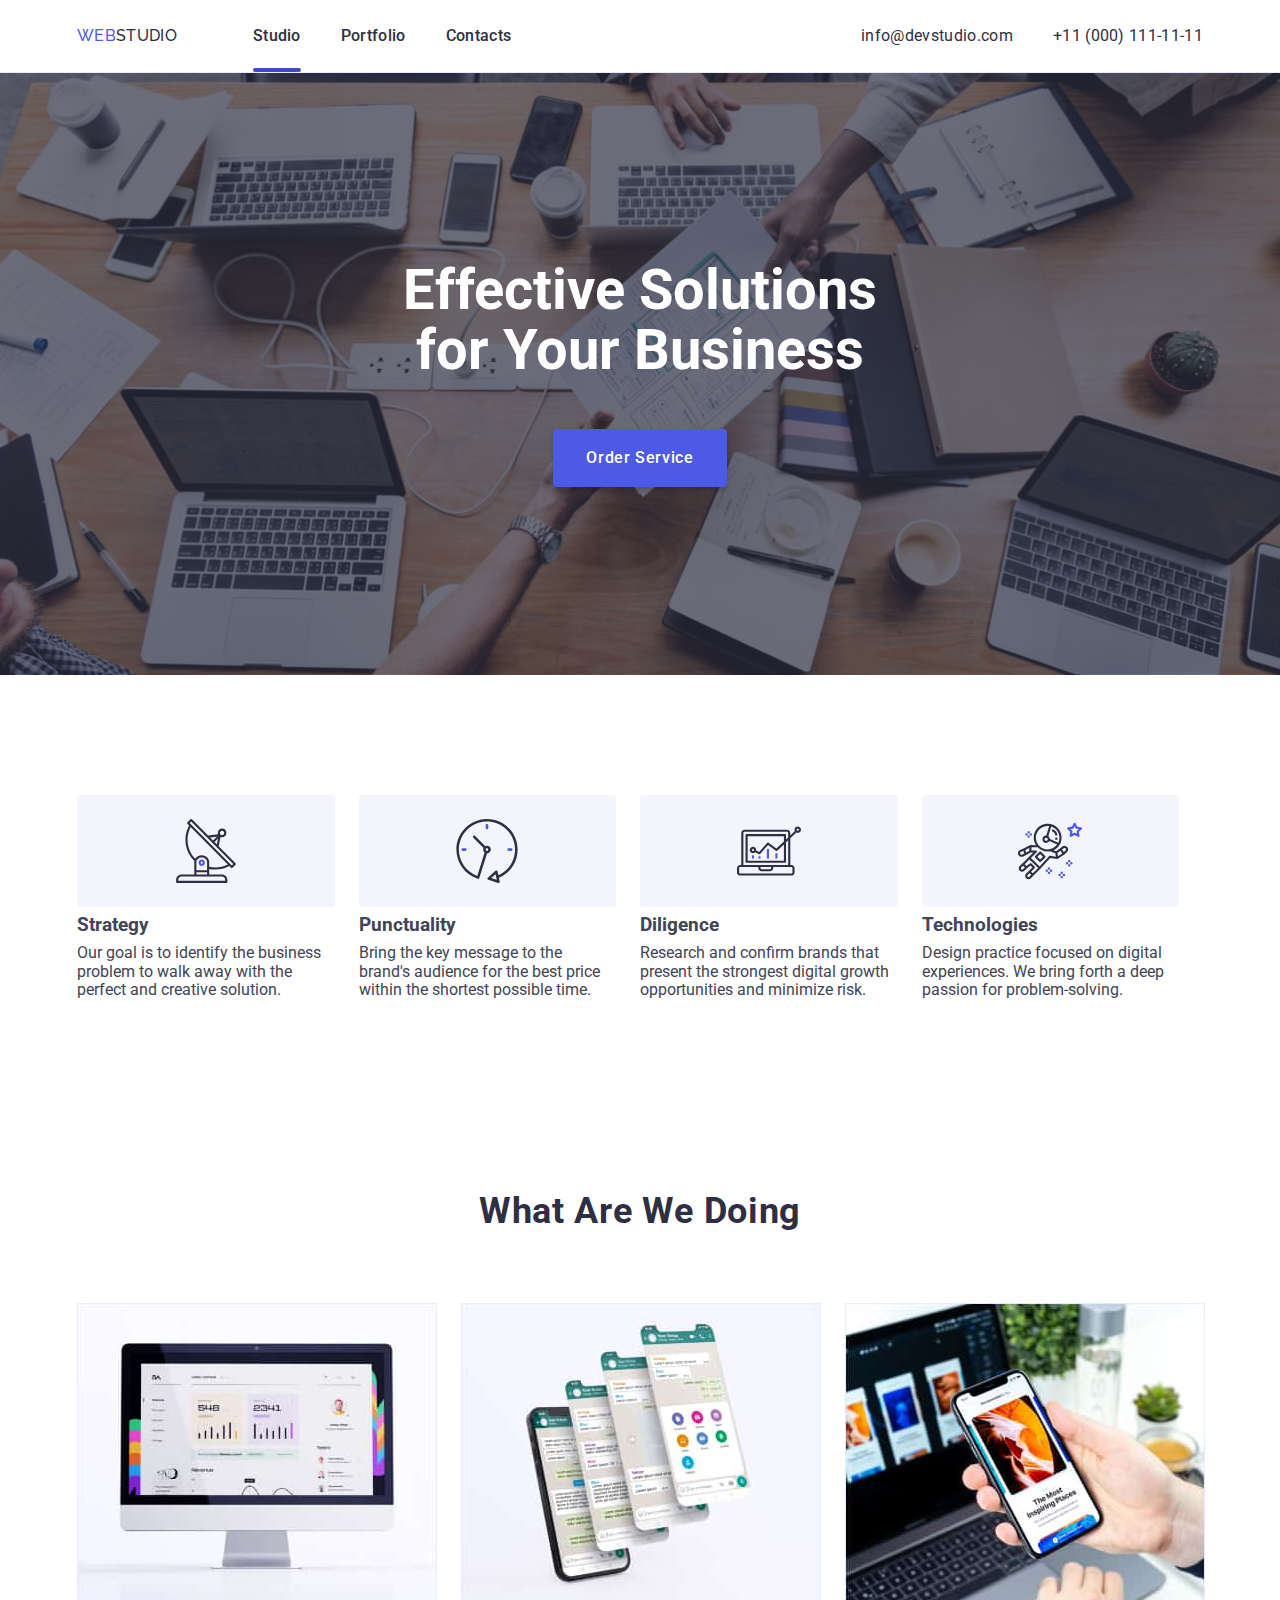
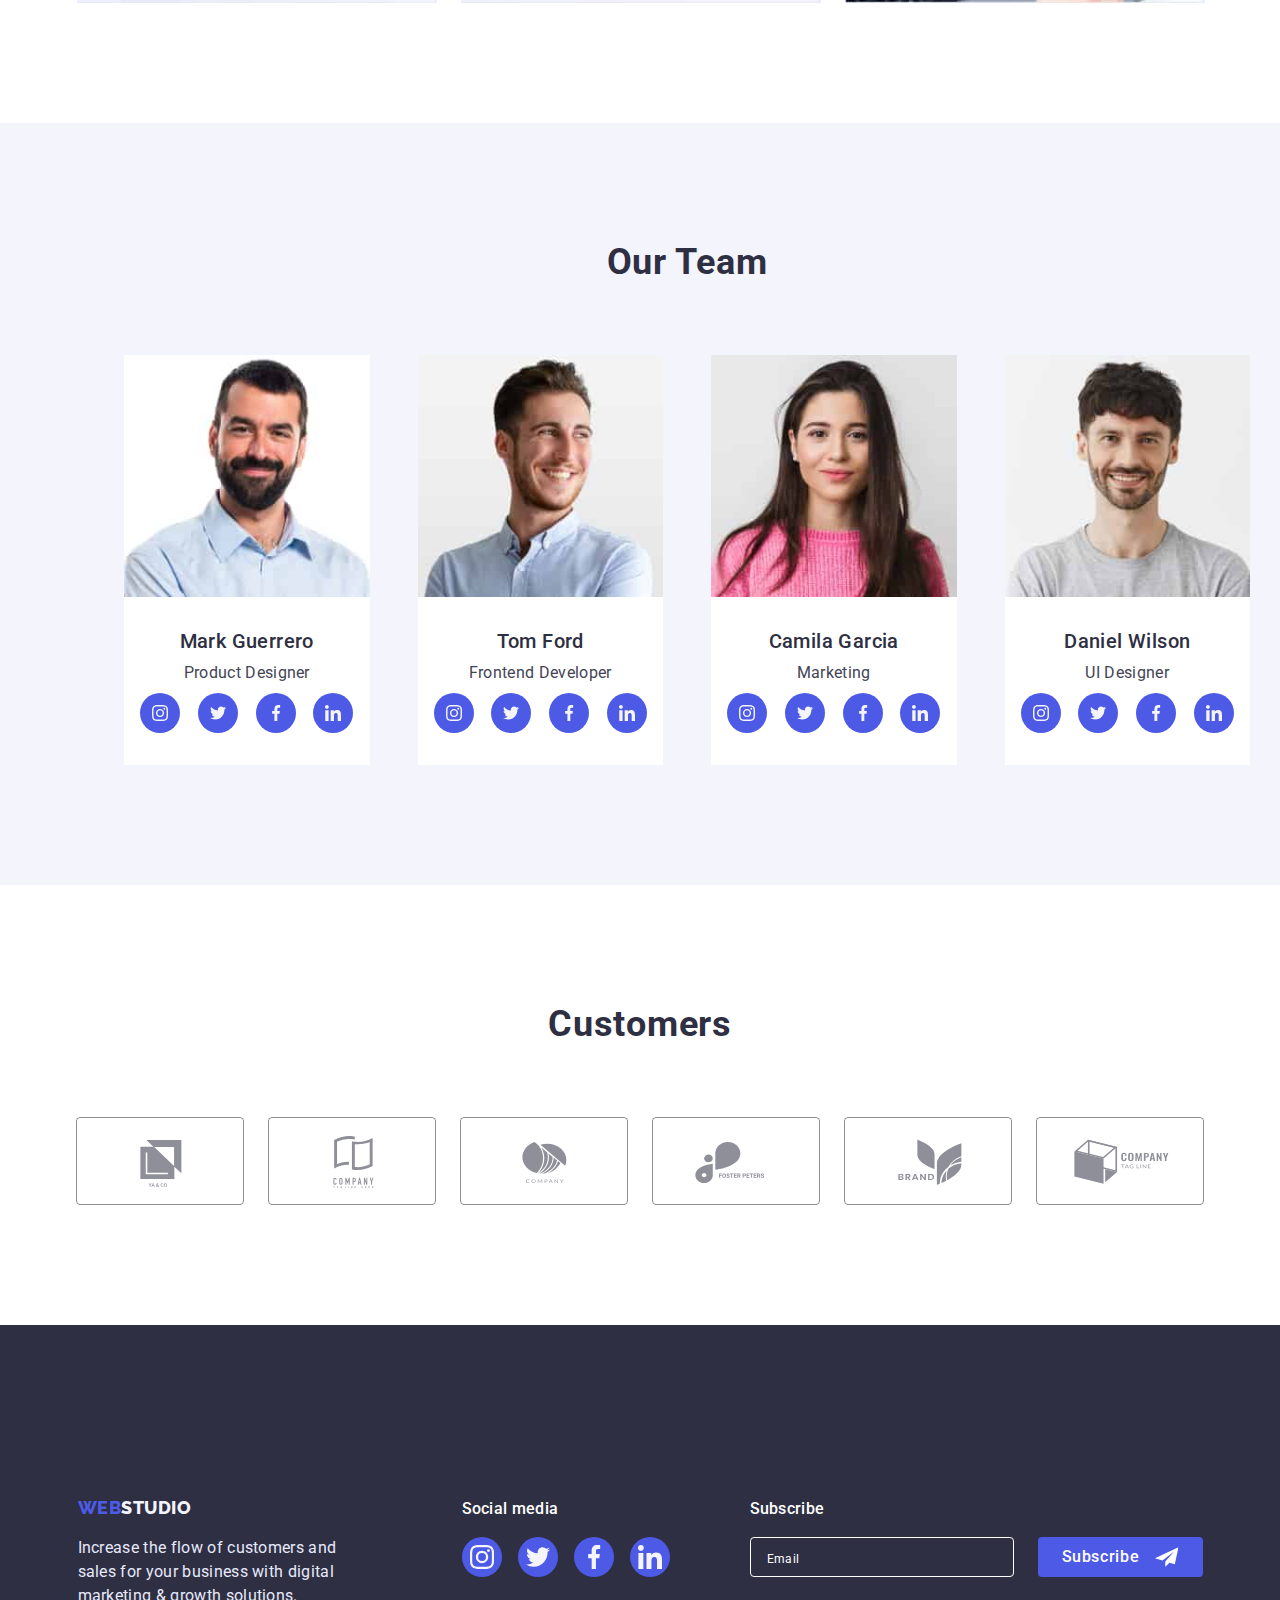
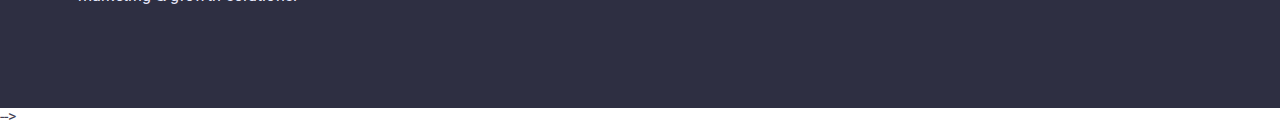
==== index.html @ b20c4ad8 "Add files via upload" ====
<!DOCTYPE html>
<html lang="en">

<head>
  <meta charset="UTF-8">
  <meta http-equiv="X-UA-Compatible" content="IE=edge">
  <meta name="viewport" content="width=device-width, initial-scale=1.0">
  <title>WebStudio</title>
  <link href="https://fonts.googleapis.com/css2?family=Raleway:wght@800&family=Roboto:wght@400;500;700;900&display=swap"
    rel="stylesheet">
  <link href="
    https://cdn.jsdelivr.net/npm/modern-normalize@1.1.0/modern-normalize.min.css
    " rel="stylesheet">
  <link rel="stylesheet" href="./css/styles.css">
</head>

<body>
  <header class="page-header">
    <div class="container main-nav">
      <nav class="nav">
        <a class="logo" href="./index.html"><span class="logo-studio">Web</span>Studio</a>
        <ul class="nav-list">
          <li class="list"><a class="nav-link current" href="./index.html">Studio</a></li>
          <li class="list"><a class="nav-link" href="./portfolio.html">Portfolio</a></li>
          <li class="list"><a class="nav-link" href="">Contacts</a></li>
        </ul>
      </nav>

      <address class="contacts">
        <ul class="contacts-list">
          <li class="list address-list"><a class="nav-contacts" href="mailto:info@devstudio.com">info@devstudio.com</a>
          </li>
          <li class="list address-list"><a class="nav-contacts" href="tel:+110001111111">+11 (000) 111-11-11</a></li>
        </ul>
      </address>
      <button type="button" class="mobile-menu-open" data-menu-open>
        <svg class="mobile-menu-open-icon" width="32" height="22">
          <use href="./icons.svg#icon-hamburger1"></use>
        </svg>
      </button>
    </div>
    <div class="mobile-menu" data-menu>
      <button type="button" class="modal-close-btn" data-menu-close>
        <svg class="modal-close-btn-icon" width="8" height="8">
          <use href="./icons.svg#icon-close-modal"></use>
        </svg>
      </button>
      <div class="window-nav">
        <ul class="nav-mobile">
          <li class="list-mobile"><a class="mobile-link" href="./index.html">Studio</a></li>
          <li class="list-mobile"><a class="mobile-link" href="./portfolio.html">Portfolio</a></li>
          <li class="list-mobile"><a class="mobile-link" href="">Contacts</a></li>
        </ul>
        <ul class="contacts-mobile">
          <li class="list-mobile"><a class="mobile-phone" href="tel:+110001111111">+11 (000) 111-11-11</a></li>
          <li class="list-mobile"><a class="mobile-mail" href="mailto:info@devstudio.com">info@devstudio.com</a></li>
        </ul>
        <ul class="icon-mobile">
          <li><a class="mobile-point" href=""><svg class="network-icon-footer">
                <use href="./icons.svg#icon-instagram-mobile"></use>
              </svg></a>

          </li>
          <li><a href="" class="mobile-point"><svg class="network-icon-footer">
                <use href="./icons.svg#icon-twitter-1"></use>
              </svg></a></li>
          <li><a href="" class="mobile-point"><svg class="network-icon-footer">
                <use href="./icons.svg#icon-facebook-1"></use>
              </svg></a></li>
          <li><a href="" class="mobile-point"><svg class="network-icon-footer">
                <use href="./icons.svg#icon-linkedin-1"></use>
              </svg></a></li>
        </ul>
      </div>
  </header>


  <main>
    <section class="section-hero">
      <div class="container">
        <h1 class="text-main">
          Effective Solutions
          for Your Business
        </h1>
        <button class="btn-main" type="button" data-modal-open>Order Service</button>
      </div>


    </section>

    <section class="section">
      <div class="container">
        <h2 class="visually-hidden">Goals</h2>
        <ul class="goals">
          <li class="goals-item icon-strategy">
            <h3 class="quality">Strategy</h3>
            <p class="quality-description">
              Our goal is to identify the business problem to walk away with the
              perfect and creative solution.
            </p>
          </li>
          <li class="goals-item icon-punctuality">
            <h3 class="quality">Punctuality</h3>
            <p class="quality-description">
              Bring the key message to the brand's audience for the best price
              within the shortest possible time.
            </p>
          </li>
          <li class="goals-item icon-diligence">
            <h3 class="quality">Diligence</h3>
            <p class="quality-description">
              Research and confirm brands that present the strongest digital
              growth opportunities and minimize risk.
            </p>
          </li>
          <li class="goals-item icon-technologies">
            <h3 class="quality">Technologies</h3>
            <p class="quality-description">
              Design practice focused on digital experiences. We bring forth a
              deep passion for problem-solving.
            </p>
          </li>
        </ul>
      </div>

    </section>

    <section class="section-work">
      <div class="container">
        <h2 class="heading1">What are we doing</h2>
        <ul class="example">
          <li class="example-list">
            <img srcset="./imgs/rectangle711@2x.jpg 2x"
             src="./imgs/rectangle7111.jpg" alt="computer" width="360">
          </li>
          <li class="example-list">
            <img srcset="./imgs/rectangle712@2x.jpg 2x"
            src="./imgs/rectangle7112.jpg" alt="layers" width="360">
          </li>
          <li class="example-list">
            <img srcset="./imgs/rectangle713@2x.jpg 2x"
            src="./imgs/rectangle7123.jpg" alt="application" width="360">
          </li>
        </ul>
      </div>
    </section>

    <section class="section bg-color">
      <div class="container">
        <h2 class="heading1">Our Team</h2>
        <ul class="projects-people">
          <li class="people">
            <img srcset="./imgs/mark2x.jpg 2x" src="./imgs/mark1.jpg" alt="mark" width="264">
            <div class="name-specialist">
              <h3 class="name">Mark Guerrero</h3>
              <p class="specialist">Product Designer</p>
              <ul class="network">
                <li><a href="#" class="network-point"><svg class="network-icon">
                      <use href="./icons.svg#icon-instagram-2"></use>
                    </svg>
                  </a>

                </li>
                <li><a href="" class="network-point"><svg class="network-icon">
                      <use href="./icons.svg#icon-twitter-1"></use>
                    </svg></a>
                </li>
                <li> <a href="" class="network-point"><svg class="network-icon">
                      <use href="./icons.svg#icon-facebook-1"></use>
                    </svg></a></li>
                <li> <a href="" class="network-point"><svg class="network-icon">
                      <use href="./icons.svg#icon-linkedin-1"></use>
                    </svg></a></li>
              </ul>
            </div>
          </li>
          <li class="people">
            <img srcset="./imgs/tom2x.jpg 2x" src="./imgs/tom1.jpg" alt="tom" width="264">
            <div class="name-specialist">
              <h3 class="name">Tom Ford</h3>
              <p class="specialist">Frontend Developer</p>
              <ul class="network">
                <li><a href="#" class="network-point"><svg class="network-icon">
                      <use href="./icons.svg#icon-instagram-2"></use>
                    </svg>
                  </a>

                </li>
                <li><a href="" class="network-point"><svg class="network-icon">
                      <use href="./icons.svg#icon-twitter-1"></use>
                    </svg></a>
                </li>
                <li> <a href="" class="network-point"><svg class="network-icon">
                      <use href="./icons.svg#icon-facebook-1"></use>
                    </svg></a></li>
                <li> <a href="" class="network-point"><svg class="network-icon">
                      <use href="./icons.svg#icon-linkedin-1"></use>
                    </svg></a></li>
              </ul>
            </div>
          </li>
          <li class="people">
            <img srcset="./imgs/camilla2x.jpg 2x" src="./imgs/camila1.jpg" alt="camila" width="264">
            <div class="name-specialist">
              <h3 class="name">Camila Garcia</h3>
              <p class="specialist">Marketing</p>
              <ul class="network">
                <li><a href="#" class="network-point"><svg class="network-icon">
                      <use href="./icons.svg#icon-instagram-2"></use>
                    </svg>
                  </a>

                </li>
                <li><a href="" class="network-point"><svg class="network-icon">
                      <use href="./icons.svg#icon-twitter-1"></use>
                    </svg></a>
                </li>
                <li> <a href="" class="network-point"><svg class="network-icon">
                      <use href="./icons.svg#icon-facebook-1"></use>
                    </svg></a></li>
                <li> <a href="" class="network-point"><svg class="network-icon">
                      <use href="./icons.svg#icon-linkedin-1"></use>
                    </svg></a></li>
              </ul>
            </div>
          </li>
          <li class="people">
            <img srcset="./imgs/ddaniel2x.jpg 2x" src="./imgs/daniel1.jpg" alt="daniel" width="264">
            <div class="name-specialist">
              <h3 class="name">Daniel Wilson</h3>
              <p class="specialist">UI Designer </p>
              <ul class="network">
                <li><a href="#" class="network-point"><svg class="network-icon">
                      <use href="./icons.svg#icon-instagram-2"></use>
                    </svg>
                  </a>

                </li>
                <li><a href="" class="network-point"><svg class="network-icon">
                      <use href="./icons.svg#icon-twitter-1"></use>
                    </svg></a>
                </li>
                <li> <a href="" class="network-point"><svg class="network-icon">
                      <use href="./icons.svg#icon-facebook-1"></use>
                    </svg></a></li>
                <li> <a href="" class="network-point"><svg class="network-icon">
                      <use href="./icons.svg#icon-linkedin-1"></use>
                    </svg></a></li>
              </ul>

            </div>
          </li>
        </ul>
      </div>
    </section>
    
    <section class="section">
      <div class="container">
        <h2 class="heading1">Customers</h2>
        <ul class="customers">
          <li class="customers-item"><a class="customers-logo" href=""><svg class="icons-logo">
                <use href="./icons.svg#icon-Logo-1">
                </use>
              </svg></a>


          </li>
          <li class="customers-item"><a class="customers-logo" href=""> <svg class="icons-logo">
                <use href="./icons.svg#icon-Logo">
                </use>
              </svg></a>

          </li>
          <li class="customers-item"><a class="customers-logo" href=""> <svg class="icons-logo">
                <use href="./icons.svg#icon-Logo-2">
                </use>
              </svg></a></li>

          <li class="customers-item"><a class="customers-logo" href=""> <svg class="icons-logo">
                <use href="./icons.svg#icon-Logo-3">
                </use>
              </svg></a>
          </li>
          <li class="customers-item"><a class="customers-logo" href=""> <svg class="icons-logo">
                <use href="./icons.svg#icon-Logo-4">
                </use>
              </svg></a></li>
          <li class="customers-item"><a class="customers-logo" href=""><svg class="icons-logo">
                <use href="./icons.svg#icon-Logo-5">
                </use>
              </svg></a></li>
        </ul>
      </div>
    </section>

  </main>

  <footer class="footer">
    <div class="container footer-container">
      <div class="footer-mob">
        <a class="logo" href="./index.html"><span class="logo-studio">Web</span><span
            class="logo-footer">Studio</span></a>
        <p class="footer-text">
          Increase the flow of customers and sales for your business with digital
          marketing & growth solutions.
        </p>
      </div>

      <div class="social-media">


        <b class="media-text"> Social media</b>
        <ul class="icon-footer">
          <li><a class="footer-point" href=""><svg class="network-icon-footer">
                <use href="./icons.svg#icon-instagram-2"></use>
              </svg></a>

          </li>
          <li><a href="" class="footer-point"><svg class="network-icon-footer">
                <use href="./icons.svg#icon-twitter-1"></use>
              </svg></a></li>
          <li><a href="" class="footer-point"><svg class="network-icon-footer">
                <use href="./icons.svg#icon-facebook-1"></use>
              </svg></a></li>
          <li><a href="" class="footer-point"><svg class="network-icon-footer">
                <use href="./icons.svg#icon-linkedin-1"></use>
              </svg></a></li>
        </ul>

      </div>
      <div class="subscribe">
        <b class="media-text">Subscribe</b>
        <form class="subscribe-footer">
          <label class="footer-form">
            <input class="footer-input" type="email" name=foter-subscribe placeholder="Email">
          </label>
          <button type="submit" class="btn-subscribe">Subscribe
            <svg class="footer-btn-icon" width="24" height="20">
              <use href="./icons.svg#icon-icon-send"></use>
            </svg>
          </button>
        </form>
      </div>
    </div>
  </footer>

    <div class="backdrop is-hidden" data-modal>
      <div class="modal">
        <button type="button" class="modal-close-btn" data-modal-close>
          <svg class="modal-close-btn-icon" width="8" height="8">
            <use href="./icons.svg#icon-close-modal"></use>
          </svg>
        </button>

        <p class="form-text">Leave your contacts and we will call you back</p>
        <form class="modal-form">

          <label class="modal-form-field">
            <span class="modal-input-descr">Name</span>
            <input class="modal-form-input" name="user-mame" type="text" required pattern="^[a-zA-Zа-яА-Я]+$"
              minlength="2">
            <svg class="modal-person-icon" width="18" height="24">
              <use href="./icons.svg#icon-person"></use>
            </svg>
          </label>
          <label class="modal-form-field">
            <span class="modal-input-descr">Phone</span>
            <input class="modal-form-input" name="user-phone" type="tel" required
              pattern="[0-9]{3}-[0-9]{3}-[0-9]{2}-[0-9]{2}" title="XXX-XXX-XX-XX">
            <svg class="modal-phone-icon" width="18" height="24">
              <use href="./icons.svg#icon-phone"></use>
            </svg>
          </label>
          <label class="modal-form-field">
            <span class="modal-input-descr">Email</span>
            <input class="modal-form-input" name="user-mail" type="email" required>
            <svg class="modal-email-icon" width="18" height="24">
              <use href="./icons.svg#icon-email"></use>
            </svg>
          </label>
          <label class="modal-form-field">
            <span class="modal-input-descr">Comment</span>
            <textarea class="modal-message" name="user-message" placeholder="Text input"></textarea>
          </label>

          <input class="modal-form-check-desk visually-hidden" id="user-policy" type="checkbox" name="user-policy">
          <label for="user-policy" class="user-policy-text">I accept the terms and conditions of the&nbsp;<a
              class="privacy-policy" href="">Privacy
              Policy</a></label>

          <button type="submit" class="modal-submit-btn">Send</button>
        </form>



      </div>

    </div> -->
    <script src="./css/js/modal.js"></script>
    <script src="./css/js/mobile-menu.js"></script>
</body>


</html>
---- css/styles.css ----
:root {
    --main-light-color: #ffffff;
    --main-font-color: #2E2F42;
    --secondare-font-color: #434455;
    --accent-color: #4D5AE5;
    --border-bg-color: #F4F4FD;
    --transition: 250ms cubic-bezier(0.4, 0, 0.2, 1);
}


/* Загал */

body {
    font-family: "Roboto", sans-serif;
    color: var(--secondare-font-color);
    background: var(--main-light-color);

}


ul {
    list-style: none;
    padding: 0%;
    margin: 0%;
}

a {
    text-decoration: none;
}



h1,
h2,
h3,
p {
    margin-top: 0%;
    margin-bottom: 0;
}


address {
    font-style: normal;
}





.visually-hidden {
    position: absolute;
    width: 1px;
    height: 1px;
    margin: -1px;
    border: 0;
    padding: 0;
    white-space: nowrap;
    clip-path: inset(100%);
    clip: rect(0 0 0 0);
    overflow: hidden;
}

.logo {
    font-family: "Raleway";
    font-weight: 800;
    font-size: 18px;
    line-height: 1.33;
    letter-spacing: 0.03em;
    text-transform: uppercase;
    color: var(--main-font-color);


}



.logo-studio {
    color: var(--accent-color);

}



/* Студіо */

/*
.btn:hover,
.btn:focus {
    background-color: #404BBF;
    color: var(--main-light-color);
    border-color: transparent;
    box-shadow: 0px 4px 4px rgba(0, 0, 0, 0.15);

} */










.btn-main {
    font-family: inherit;
    font-weight: 500;
    font-size: 16px;
    line-height: 1.5;

    letter-spacing: 0.04em;
    padding: 16px 32px;
    border-radius: 4px;
    color: var(--main-light-color);
    background: var(--accent-color);
    cursor: pointer;
    border: 1px solid transparent;
    box-shadow: 0px 4px 4px rgba(0, 0, 0, 0.15);
    border-radius: 4px;
    transition: background var(--transition);




}

.btn-main:hover,
.btn-main:focus {

    background: #404BBF;


}



.heading1 {
    font-weight: 700;
    font-size: 36px;
    letter-spacing: 0.02em;
    line-height: 1.11;
    text-transform: capitalize;
    color: var(--main-font-color);
    padding-top: 0%;
    margin-bottom: 72px;
    text-align: center;



}





/* Footer */
/* 
 */

/* Портфоліо */





/* shlak */



/* .nav,
.contacts {
    display: flex;
    align-items: center;
    list-style: none;


}






 */
@media screen and (max-width: 767px) {

    .nav-list,
    .contacts-list {
        display: none;
    }
}

@media screen and (min-width: 768px) {
    .contacts {
        display: block;
    }

    .nav-list {
        display: flex;
    }
}

.main-nav {
    display: flex;
    align-items: center;
    justify-content: space-between;
}



.mobile-menu-open {
    background-color: transparent;
    border: none;
    padding: 0;
}



.card {
    width: 1128px;
    padding-left: 15px;
    padding-right: 15px;

    margin-left: auto;
    margin-right: auto;
    align-items: center;

}

.btn-nav {
    width: 1128px;
    padding-left: 15px;
    padding-right: 15px;

    margin-left: auto;
    margin-right: auto;
    align-items: center;
    margin-top: 96px;



}



.specialist-person {
    width: 1128px;
    padding-left: 15px;
    padding-right: 15px;

    margin-left: auto;
    margin-right: auto;
    align-items: center;
    flex-wrap: wrap;

}

*/ .specialist-person-icon {
    /* flex-basis: calc(100% / 4); */
    display: inline;

}


.section-hero {

    background-color: var(--main-font-color);
    background-image: linear-gradient(rgba(46, 47, 66, 0.7), rgba(46, 47, 66, 0.7)),
        url(../imgs/bg-mob.jpg);

    background-repeat: no-repeat;
    background-size: cover;
    background-position: center;
    max-width: 1440px;
    margin-left: auto;
    margin-right: auto;


    text-align: center;
    padding-top: 188px;
    padding-bottom: 188px;



}


.container {
    width: 100%;
    padding-left: 16px;
    padding-right: 16px;

}

.page-header {
    border-bottom: 1px solid #E7E9FC;
    box-shadow: 0px 2px 1px rgba(46, 47, 66, 0.08),
        0px 1px 1px rgba(46, 47, 66, 0.16),
        0px 1px 6px rgba(46, 47, 66, 0.08);


}

@media screen and (min-widht:480px) {}



.name-specialist {
    padding: 32px 16px;
    text-align: center;
    background-color: #fff;
}

.name {

    font-weight: 500;
    font-size: 20px;
    line-height: 1.2;
    letter-spacing: 0.02em;
    color: var(--main-font-color);
    margin-bottom: 8px;

}

.specialist {
    font-weight: 400;
    font-size: 16px;
    line-height: 1.5;
    letter-spacing: 0.02em;
    color: var(--secondare-font-color);
    margin-bottom: 8px;


}





@media screen and (min-width:768px) {
    .container {
        width: 736px;
        margin-left: auto;
        margin-right: auto;

    }
}



@media screen and (max-width: 767px) {


    .container {
        width: 428px;
        margin-left: auto;
        margin-right: auto;
    }

    .page-header {
        padding-top: 24px;
        padding-bottom: 24px;
    }

    .mobile-menu {
        position: fixed;
        width: 100%;
        height: 100%;
        top: 0;
        left: 0;
        z-index: 1000;
        background: #FFFFFF;
        padding-left: 40px;
        padding-right: 40px;
        opacity: 0;
        visibility: hidden;
        pointer-events: none;
        display: flex;
        flex-direction: column;
        box-shadow: 0px 2px 1px rgba(46, 47, 66, 0.08), 0px 1px 1px rgba(46, 47, 66, 0.16), 0px 1px 6px rgba(46, 47, 66, 0.08);
        transition: opacity var(--transition), visibility var(--transition);
    }

    .mobile-menu.is-open {
        opacity: 1;
        visibility: visible;
        pointer-events: auto;
    }


    .mobile-menu-open-icon {
        display: block;
    }

    .nav-mobile {

        padding-top: 80px;

    }

    .mobile-link {
        font-style: normal;
        font-weight: 700;
        font-size: 36px;
        line-height: 1.11;
        letter-spacing: 0.02em;
        text-transform: capitalize;
        color: #2E2F42;
        /* transition: color var(--transition); */
    }

    /* .mobile-link:hover,
    .mobile-link:focus {
        color: #404BBF;
    } */

    .list-mobile {
        margin-bottom: 40px;
    }

    .list-mobile:last-child {
        margin-bottom: 0;
    }

    .mobile-phone {
        font-weight: 700;
        font-size: 36px;
        line-height: 1.11;
        letter-spacing: 0.02em;
        text-transform: capitalize;
        color: var(--accent-color);

    }

    .contacts-mobile {

        margin-top: 284px;
    }

    .mobile-mail {
        font-weight: 500;
        font-size: 20px;
        line-height: 1.2;
        letter-spacing: 0.02em;
        color: #434455;
    }

    .mobile-point {
        width: 40px;
        height: 40px;
        background-color: var(--accent-color);
        display: flex;
        border-radius: 50%;
        align-items: center;
        justify-content: center;
    }



    .icon-mobile {
        display: flex;
        justify-content: space-between;
        margin-top: 48px;
    }


    .text-main {


        font-size: 36px;
        line-height: 1.11;
        text-align: center;
        letter-spacing: 0.02em;

        color: var(--main-light-color);
        width: 320px;
        margin: 0 auto 72px;


    }



    .quality {

        font-weight: 700;
        font-size: 36px;
        line-height: 1.11;
        text-align: center;
        letter-spacing: 0.02em;
        text-transform: capitalize;
        color: var(--main-font-color);
        margin-bottom: 8px;

    }

    .quality-description {
        font-weight: 500;
        font-size: 16px;
        line-height: 1.5;
        letter-spacing: 0.02em;
        color: var(--secondare-font-color);



    }

    .goals-item {

        padding: 0px;
        gap: 8px;
        margin-bottom: 72px;



    }



    .projects-people {
        display: block;
        margin-left: auto;
        margin-right: auto;
    }

    .people {
        margin-bottom: 72px;
        box-shadow: 0px 1px 6px rgba(46, 47, 66, 0.08),
            0px 1px 1px rgba(46, 47, 66, 0.16),
            0px 2px 1px rgba(46, 47, 66, 0.08);
        border-radius: 0px 0px 4px 4px;
        background: #FFFFFF;

        max-width: 264px;
        margin-right: auto;
        margin-left: auto;
    }


    .people:last-child {
        margin-bottom: 0%;
    }



    .network {
        display: flex;
        justify-content: space-between;
    }

    .network-point {
        width: 40px;
        height: 40px;
        background-color: #4D5AE5;
        display: flex;
        border-radius: 50%;
        align-items: center;
        justify-content: center;
        /* transition: background var(--transition); */
    }

    /* 
    .network-point:hover,
    .network-point:focus {
        background: #404BBF;
    } */


    .customers {
        display: flex;
        flex-wrap: wrap;
        justify-content: center;
    }

    .customers-item {
        width: 168px;
        height: 88px;

    }

    .footer-text {
        font-weight: 400;
        font-size: 16px;
        line-height: 1.5;
        letter-spacing: 0.02em;
        color: #E7E9FC;
        width: 264px;
        margin-top: 16px;
        margin-left: auto;
        margin-right: auto;



    }

    .footer {
        background: var(--main-font-color);
        margin-top: 0;
        margin-bottom: 0;


        margin-left: auto;
        margin-right: auto;


        padding-top: 98px;
        padding-bottom: 98px;


    }

    .logo-footer {
        color: var(--border-bg-color);

    }


    .footer-container {

        text-align: center;
    }


    .footer-mob {

        margin-bottom: 72px;

    }

    .social-media {
        margin-bottom: 72px;
    }

    .media-text {
        font-weight: 500;
        font-size: 16px;
        line-height: 1.5;
        letter-spacing: 0.02em;
        color: #FFFFFF;

    }

    .icon-footer {
        display: flex;
        gap: 16px;
        margin-top: 16px;
        justify-content: center;
    }

    .subscribe-footer {
        margin-top: 16px;
    }


    .btn-subscribe {
        margin-top: 16px;


    }

    .footer-form {
        border: 1px solid #FFFFFF;
        filter: drop-shadow(0px 4px 4px rgba(0, 0, 0, 0.15));
        border-radius: 4px;
        width: 398px;
        height: 40px;
        display: block;
    }

    .footer-point {
        width: 40px;
        height: 40px;
        background-color: var(--accent-color);
        display: flex;
        border-radius: 50%;
        justify-content: center;
        align-items: center;
        transition: background var(--transition);
    }

    .footer-input {
        width: 398px;
        height: 40px;
        border: #FFFFFF 1px solid;
        border-radius: 4px;
        background-color: var(--main-font-color);
        color: #FFFFFF;
        padding-left: 16px;
    }

    .nav-profile {
        display: flex;
        margin-bottom: 72px;
        align-items: center;
        flex-wrap: wrap;

    }


    .btn-profile {
        margin-right: 24px;
        margin-bottom: 16px;
    }


    .btn-profile:last-child {
        margin-right: 0%;
    }

    .btn {
        background: var(--border-bg-color);

        font-family: inherit;
        font-weight: 500;
        font-size: 16px;
        line-height: 1.5;
        letter-spacing: 0.04em;
        border: 1px solid #E7E9FC;
        border-radius: 4px;

        color: var(--accent-color);
        cursor: pointer;
        padding: 12px 24px;
        transition: background-color var(--transition), color var(--transition), box-shadow var(--transition), border-color var(--transition);
    }

    .projects {

        display: block;

    }

    .servise {
        font-weight: 500;
        font-size: 20px;
        line-height: 1.2;


        letter-spacing: 0.02em;
        color: var(--main-font-color);
        margin-bottom: 8px;

    }

    .servise-list {
        font-weight: 400;
        font-size: 16px;
        line-height: 1.5;
        letter-spacing: 0.02em;
        color: var(--secondare-font-color);
    }

    .bg-color {
        background-color: var(--border-bg-color);
        padding-top: 120px;
        margin-right: auto;
        margin-left: auto;
        width: 100%;

    }

    .modal {
        width: 392px;
        background-color: #FCFCFC;
        position: absolute;
        top: 50%;
        left: 50%;
        transform: translate(-50%, -50%);
        padding-left: 24px;
        padding-right: 24px;
        padding-top: 72px;
        padding-bottom: 24px;

        height: 586px;
        max-height: 90hv;
        overflow-y: scroll;



        box-shadow: 0px 1px 1px rgba(0, 0, 0, 0.14), 0px 1px 3px rgba(0, 0, 0, 0.12), 0px 2px 1px rgba(0, 0, 0, 0.2);
        border-radius: 4px;


    }


    .backdrop {
        position: fixed;
        z-index: 100;
        top: 0;
        left: 0;
        width: 100%;
        height: 100%;
        background-color: rgba(46, 47, 66, 0.4);
        transition: opacity var(--transition), visibility var(--transition);
    }

    .backdrop.is-hidden {
        opacity: 0;
        visibility: hidden;
        pointer-events: none;
    }


    .modal-close-btn {
        position: absolute;
        background: #E7E9FC;
        border: 1px solid rgba(0, 0, 0, 0.1);
        width: 24px;
        height: 24px;
        border-radius: 50%;
        padding: 0;
        display: flex;
        justify-content: center;
        align-items: center;
        top: 24px;
        right: 24px;
        cursor: pointer;
        transition: background var(--transition);
    }

    .modal-close-btn:hover,
    .modal-close-btn:focus {
        background: #404BBF;
    }

    .modal-close-btn-icon {
        transition: fill var(--transition);
    }

    .modal-close-btn:hover .modal-close-btn-icon,
    .modal-close-btn:focus .modal-close-btn-icon {
        fill: #ffffff;
    }

    .overlay {
        display: none;
    }

}

@media screen and (min-device-pixel-ratio: 2) and (max-width: 768px),
(min-resolution: 192dpi) and (max-width: 768px),
(min-resolution: 2dppx) and (max-width: 768px) {
    .section-hero {
        background-image: url(../imgs/bg@2x-mob.jpg);
    }
}



@media screen and (min-width: 768px) {
    .mobile-menu {
        display: none;
    }



    .mobile-menu-open {
        display: none;
    }


    .nav {
        display: flex;
        align-items: center;
    }

    .nav-link {

        padding-top: 24px;
        padding-bottom: 24px;
        display: block;
        transition: color var(--transition);
        position: relative;

    }



    .nav-link:last-child {
        margin-right: 0%;

    }

    .nav-list {
        margin-left: 76px;
        display: flex;

    }

    .nav-list:last-child {
        margin-right: 0;
    }

    .list {
        margin-right: 40px;
    }

    .list:last-child {
        margin-right: 0;
    }

    .address-list {
        margin-right: 0;
    }

    .nav a {
        font-weight: 500;
        font-size: 16px;
        line-height: 1.5;
        letter-spacing: 0.02em;
        color: var(--main-font-color);
        transition: color var(--transition);
    }



    .contacts a {
        font-weight: 400;
        font-size: 16px;
        line-height: 1.5;
        letter-spacing: 0.02em;
        color: var(--main-font-color);

        margin: 0%;
        transition: color var(--transition);
    }

    /* .contacts a:hover,
    .contacts a:focus {
        color: #404BBF;
    } */

    .text-main {

        font-size: 56px;
        line-height: 1.07;
        color: var(--main-light-color);
        width: 496px;
        margin: 0 auto 36px;
    }


    .goals {
        display: flex;
        flex-wrap: wrap;
        padding: 0%;
        margin-right: 24px;

    }

    .goals-item {

        text-align: left;
        flex-basis: calc((100%-48px)/2);
        margin-bottom: 72px;



    }

    .section-hero {
        background-image: linear-gradient(rgba(46, 47, 66, 0.7), rgba(46, 47, 66, 0.7)),
            url(../imgs/bg-tab.jpg);
        max-width: 1440px;
    }

    .projects-people {
        display: flex;
        flex-wrap: wrap;

        gap: 64px 24px;

    }



    .people {

        flex-basis: calc(100% - 24px / 2);
        justify-content: space-between;
        margin-right: 24px;
        max-width: 264px;



    }


    .network {
        display: flex;
        justify-content: space-between;
    }

    .network-point {
        width: 40px;
        height: 40px;
        background-color: #4D5AE5;
        display: flex;
        border-radius: 50%;
        align-items: center;
        justify-content: center;
        transition: background var(--transition);
    }

    .network-point:hover,
    .network-point:focus {
        background: #404BBF;
    }

    .customers {
        display: flex;
        flex-wrap: wrap;
        justify-content: center;

    }

    .customers-item {
        width: 168px;
        height: 88px;
        justify-content: center;
    }

    .footer-text {
        font-weight: 400;
        font-size: 16px;
        line-height: 1.5;
        letter-spacing: 0.02em;
        color: #E7E9FC;
        width: 264px;
        margin-top: 16px;



    }

    .footer {
        background: var(--main-font-color);
        margin-top: 0%;
        margin-bottom: 0;

        padding-top: 100px;
        padding-bottom: 100px;


    }

    .logo-footer {
        color: var(--border-bg-color);

    }


    .footer-container {
        display: flex;
        flex-wrap: wrap;
        justify-content: center;
    }

    .media-text {
        font-weight: 500;
        font-size: 16px;
        line-height: 1.5;
        letter-spacing: 0.02em;
        color: #FFFFFF;

    }

    .social-media {
        margin-left: 24px;
    }

    .media-text {
        font-weight: 500;
        font-size: 16px;
        line-height: 1.5;
        letter-spacing: 0.02em;
        color: #FFFFFF;

    }

    .icon-footer {
        display: flex;
        gap: 16px;
        margin-top: 16px;
    }

    .subscribe-footer {
        display: flex;
    }

    .subscribe {
        margin-top: 72px;
    }


    .footer-point {
        width: 40px;
        height: 40px;
        background-color: var(--accent-color);
        display: flex;
        border-radius: 50%;
        justify-content: center;
        align-items: center;
        transition: background var(--transition);
    }

    .footer-form {
        width: 264px;
        height: 40px;
        border-radius: 4px;
    }


    .footer-input {
        width: 264px;
        height: 40px;
        border: #FFFFFF 1px solid;
        border-radius: 4px;
        background-color: var(--main-font-color);
        color: #FFFFFF;
        padding-left: 16px;
    }

    .projects {
        display: flex;
        flex-wrap: wrap;
    }

    .team {
        background: var(--main-light-color);
        display: inline;

        flex-basis: calc(100% / 2 - 24px);
        margin-top: 48px;

        margin-left: 24px;

    }

    .nav-profile {
        display: flex;
        margin-bottom: 72px;
        align-items: center;
        justify-content: center;

    }


    .btn-profile {
        margin-right: 24px;
        margin-bottom: 16px;
    }


    .btn-profile:last-child {
        margin-right: 0%;
    }

    .btn {
        background: var(--border-bg-color);

        font-family: inherit;
        font-weight: 500;
        font-size: 16px;
        line-height: 1.5;
        letter-spacing: 0.04em;
        border: 1px solid #E7E9FC;
        border-radius: 4px;

        color: var(--accent-color);
        cursor: pointer;
        padding: 12px 24px;
        transition: background-color var(--transition), color var(--transition), box-shadow var(--transition), border-color var(--transition);
    }

    .servise {
        font-weight: 500;
        font-size: 20px;
        line-height: 1.2;


        letter-spacing: 0.02em;
        color: var(--main-font-color);
        margin-bottom: 8px;

    }

    .servise-list {
        font-weight: 400;
        font-size: 16px;
        line-height: 1.5;
        letter-spacing: 0.02em;
        color: var(--secondare-font-color);
    }

    .bg-color {
        background-color: var(--border-bg-color);
        padding-top: 120px;
        padding-left: 108px;
        padding-right: 108px;
        width: 100%;

    }

    .modal {
        width: 408px;
        background-color: #FCFCFC;
        position: absolute;
        top: 50%;
        left: 50%;
        transform: translate(-50%, -50%);
        padding-left: 24px;
        padding-right: 24px;
        padding-top: 72px;
        padding-bottom: 24px;

        height: 586px;





        box-shadow: 0px 1px 1px rgba(0, 0, 0, 0.14), 0px 1px 3px rgba(0, 0, 0, 0.12), 0px 2px 1px rgba(0, 0, 0, 0.2);
        border-radius: 4px;


    }


    .backdrop {
        position: fixed;
        z-index: 100;
        top: 0;
        left: 0;
        width: 100%;
        height: 100%;
        background-color: rgba(46, 47, 66, 0.4);
        transition: opacity var(--transition), visibility var(--transition);
    }

    .backdrop.is-hidden {
        opacity: 0;
        visibility: hidden;
        pointer-events: none;
    }


    .modal-close-btn {
        position: absolute;
        background: #E7E9FC;
        border: 1px solid rgba(0, 0, 0, 0.1);
        width: 24px;
        height: 24px;
        border-radius: 50%;
        padding: 0;
        display: flex;
        justify-content: center;
        align-items: center;
        top: 24px;
        right: 24px;
        cursor: pointer;
        transition: background var(--transition);
    }

    .modal-close-btn:hover,
    .modal-close-btn:focus {
        background: #404BBF;
    }

    .modal-close-btn-icon {
        transition: fill var(--transition);
    }

    .modal-close-btn:hover .modal-close-btn-icon,
    .modal-close-btn:focus .modal-close-btn-icon {
        fill: #ffffff;
    }


    .overlay {
        display: none;
    }
}

@media screen and (min-device-pixel-ratio: 2) and (min-width: 768px),
(min-resolution: 192dpi) and (min-width: 768px),
(min-resolution: 2dppx) and (min-width: 768px) {
    .section-hero {
        background-image: url(../imgs/bg@2x-tab.jpg);
    }
}


@media screen and (max-width:1199px) {
    .section-work {
        display: none;
    }

}

@media screen and (min-width: 1200px) {
    .container {
        width: 1158px;
    }

    .text-main {
        margin: 0 auto 48px;
    }


    .address-list {
        margin-right: 40px;
    }

    .contacts-list {
        display: flex;
    }



    .goals {
        display: flex;
        flex-wrap: nowrap;
        align-items: center;
        padding: 0%;

    }

    .goals-item {
        text-align: left;
        flex-basis: calc(100% - 72px / 4);
        margin-right: 24px;

    }

    .goals-item:last-child {

        margin-right: 0%;

    }


    .goals-item::before {

        height: 112px;
        display: block;
        content: "";
        background-color: var(--border-bg-color);
        border-radius: 4px;
        background-repeat: no-repeat;
        background-position: center;
    }


    .icon-strategy::before {
        background-image: url(../imgs/antenna\ 1\ \(2\).svg);
    }

    .icon-punctuality::before {
        background-image: url(../imgs/clock\ 1.svg);
    }

    .icon-diligence::before {
        background-image: url(../imgs/diagram\ 1.svg);
    }

    .icon-technologies::before {
        background-image: url(../imgs/astronaut\ 1.svg);
    }

    .quality {
        margin-top: 8px;
        margin-bottom: 8px;
    }

    .quality-description {
        font-weight: 400;
    }


    .section-hero {
        background-image: linear-gradient(rgba(46, 47, 66, 0.7), rgba(46, 47, 66, 0.7)),
            url(../imgs/herobg.jpg);
    }


    .projects-people {
        display: flex;
        flex-wrap: nowrap;

    }

    .people {

        display: inline;

        flex-basis: calc(100% - 72px / 4);
        justify-content: space-between;
        margin-right: 24px;


    }

    .people:last-child {
        margin-right: 0%;
    }


    .section-work {
        justify-content: space-between;

        padding-left: 15px;
        padding-right: 15px;
        align-items: center;

        margin-left: auto;
        margin-right: auto;

        margin-bottom: 0%;
        padding-bottom: 120px;
        text-align: center;
    }

    .customers {
        flex-wrap: nowrap;
    }

    .customers-logo:hover,
    .customers-logo:focus {
        border: 1px solid #404BBF;
        border-radius: 4px;
        color: #404BBF;
    }



    .container-footer {
        width: 1128px;
        padding-left: 15px;
        padding-right: 15px;
        align-items: center;
        display: flex;

        margin-top: 120px;
    }


    .subscribe {
        margin-left: 80px;
    }

    .subscribe-footer {
        display: flex;
        margin-top: 16px;
    }


    .social-media {

        margin-left: 120px;


    }

    .media-text {
        font-weight: 500;
        font-size: 16px;
        line-height: 1.5;
        letter-spacing: 0.02em;
        color: #FFFFFF;

    }

    .icon-footer {
        display: flex;
        gap: 16px;
        margin-top: 16px;
    }


    .footer-point:hover,
    .footer-point:focus {
        background: #31D0AA;
    }

    .footer-container {
        display: flex;
        align-items: baseline;
    }

    /* .nav-profile {
        display: flex;
        margin-bottom: 72px;
        align-items: center;
        justify-content: center;
    } */


    .btn-profile {
        margin-right: 24px;

    }


    .btn-profile:last-child {
        margin-right: 0%;
    }


    .btn-profile:hover,
    .btn-profile:focus {


        border-radius: 4px;
    }


    .projects {

        display: flex;

    }


    .team {
        background: var(--main-light-color);
        display: inline;

        flex-basis: calc(100% / 3 - 24px);
        margin-top: 48px;

        margin-left: 24px;

    }



    .team-link {
        display: block;
        position: relative;
        transition: box-shadow var(--transition);
    }

    .team-link:hover,
    .team-link:focus {
        box-shadow: 0px 1px 6px rgba(46, 47, 66, 0.08), 0px 1px 1px rgba(46, 47, 66, 0.16), 0px 2px 1px rgba(46, 47, 66, 0.08);
        border-radius: 0px 0px 4px 4px;


    }



    .example {
        align-items: center;
        padding-left: 0;
        justify-self: start;
        display: flex;
    }

    .example-list {
        margin-right: 24px;
        width: 360px;
    }

    .example-list:last-child {
        margin-right: 0;
    }

    .overlay {
        background-color: var(--accent-color);
        font-weight: 400;
        font-size: 16px;
        line-height: 1.5;
        letter-spacing: 0.02em;
        color: var(--border-bg-color);
        padding-top: 40px;
        padding-left: 32px;
        padding-right: 32px;
        padding-bottom: 40px;
        position: absolute;
        left: 0;
        top: 0;
        width: 100%;
        height: 100%;

        transform: translate(0, 100%);
        transition: transform var(--transition);

    }



    .team-list-img {
        position: relative;
        overflow: hidden;
    }

    .team-link:hover .overlay,
    .team-link:focus .overlay {
        transform: translate(0, 0);
    }


}

@media screen and (min-device-pixel-ratio: 2) and (min-width: 1200px),
(min-resolution: 192dpi) and (min-width: 1200px),
(min-resolution: 2dppx) and (min-width: 1200px) {
    .section-hero {
        background-image: url(../imgs/hero-bg-desk.jpg);
    }


    .modal {
        width: 408px;

        height: 584px;



    }
}


.section {


    padding-top: 120px;
    padding-bottom: 120px;



}






img {
    display: block;
    max-width: 100%;
    height: auto;
    margin-right: 0%;
}







.servises {
    padding: 32px 16px 32px 16px;
    border-left: 1px solid #E7E9FC;
    border-right: 1px solid #E7E9FC;
    border-bottom: 1px solid #E7E9FC;
}

/* .list {
    margin-right: 40px;
} */

/* .projects-people {
    display: flex;
} */



.customers {
    display: flex;
    gap: 24px;
}



.customers-logo:hover,
.customers-logo:focus {
    border: 1px solid #404BBF;
    border-radius: 4px;
    color: #404BBF;
}



.customers-logo {
    width: 168px;
    height: 88px;
    border-radius: 4px;
    align-items: center;
    justify-content: center;
    border: 1px solid #8E8F99;
    display: flex;
    color: #8E8F99;
    transition: background var(--transition), color var(--transition);
}

.icons-logo {
    width: 104px;
    height: 56px;
    fill: #8E8F99;
    fill: currentColor;
    transition: fill var(--transition);
}

.icons-logo:hover,
.icons-logo:focus {
    fill: #404BBF;
}




.network-icon {
    width: 16px;
    height: 16px;


}

.network-icon-footer {
    width: 24px;
    height: 24px;
}

/* .customers-link {
    color: #8E8F99;
    border: 1px solid #8E8F99;
    transition: color var(--transition);

}

.customers-link:hover,
.customers-link:focus {
    color: #404BBF;
    border: 1px solid #404BBF;
} */

/* HW 5 */


/* MODAL WINDOW */

.backdrop {
    position: fixed;
    z-index: 100;
    top: 0;
    left: 0;
    width: 100%;
    height: 100%;
    background-color: rgba(46, 47, 66, 0.4);
    transition: opacity var(--transition), visibility var(--transition);
}

.backdrop.is-hidden {
    opacity: 0;
    visibility: hidden;
    pointer-events: none;
}


.modal-close-btn {
    position: absolute;
    background: #E7E9FC;
    border: 1px solid rgba(0, 0, 0, 0.1);
    width: 24px;
    height: 24px;
    border-radius: 50%;
    padding: 0;
    display: flex;
    justify-content: center;
    align-items: center;
    top: 24px;
    right: 24px;
    cursor: pointer;
    transition: background var(--transition);
}

.modal-close-btn:hover,
.modal-close-btn:focus {
    background: #404BBF;
}

.modal-close-btn-icon {
    transition: fill var(--transition);
}

.modal-close-btn:hover .modal-close-btn-icon,
.modal-close-btn:focus .modal-close-btn-icon {
    fill: #ffffff;
}

/* ::after */


.current {
    color: #404BBF;
}

.current::after {
    content: "";
    display: block;
    width: 100%;
    height: 4px;
    border-radius: 4px;
    position: absolute;
    bottom: 0;
    left: 0;
    background-color: #404BBF;
}



.form-text {
    font-weight: 500;
    font-size: 16px;
    line-height: 1.5;
    text-align: center;
    letter-spacing: 0.02em;
    color: #2E2F42;

    margin-bottom: 16px;


}

.modal-form {
    display: flex;
    flex-direction: column;
}

.modal-form-input {
    width: 100%;
    height: 40px;
    border: 1px solid rgba(33, 33, 33, 0.2);
    border-radius: 4px;
    padding-left: 38px;
    transition: border-color var(--transition);

}


.modal-form-input:focus {
    border-color: var(--accent-color);
    outline: none;
}

.modal-form-input:focus+.modal-person-icon {
    fill: var(--accent-color);
}

.modal-form-input:focus+.modal-phone-icon {
    fill: var(--accent-color);
}

.modal-form-input:focus+.modal-email-icon {
    fill: var(--accent-color);
}

.modal-message {
    width: 100%;
    outline: none;
}

.modal-input-descr {
    display: block;
    font-weight: 400;
    font-size: 12px;
    line-height: 1.17;
    letter-spacing: 0.04em;
    color: #8E8F99;
    margin-bottom: 4px;


}




.modal-form-field {
    margin-bottom: 8px;
    position: relative;

}

.modal-submit-btn {
    min-width: 169px;
    height: 56px;
    align-self: center;
    background-color: var(--accent-color);
    color: #FFFFFF;
    box-shadow: 0px 4px 4px rgba(0, 0, 0, 0.15);
    border-color: transparent;
    border-radius: 4px;
    transition: background-color var(--transition);
    cursor: pointer;
    padding: 16px 32px;
    font-weight: 500;
    font-size: 16px;
    line-height: 1.5;
    letter-spacing: 0.04em;
}

.modal-submit-btn:hover,
.modal-submit-btn:focus {
    background-color: #404BBF;
}

.user-policy-text {
    display: flex;
    align-items: center;
    font-weight: 400;
    font-size: 12px;
    line-height: 1.17;
    letter-spacing: 0.04em;
    color: #8E8F99;
    margin-bottom: 24px;
    margin-top: 8px;

}




.modal-message {
    border: 1px solid rgba(33, 33, 33, 0.2);
    border-radius: 4px;
    height: 120px;
    width: 100%;
    resize: none;
    padding: 8px 16px;

    transition: border-color var(--transition);

}

.modal-message::placeholder {

    font-weight: 400;
    font-size: 12px;
    line-height: 1.17;
    letter-spacing: 0.04em;
    color: rgba(46, 47, 66, 0.4);
}

.modal-message:focus {
    border-color: var(--accent-color);
}

.modal-person-icon {
    position: absolute;
    bottom: 8px;
    left: 16px;


    gap: 4px;
    fill: var(--main-font-color);
    transition: fill var(--transition);
}

.modal-phone-icon {
    position: absolute;
    bottom: 8px;
    left: 16px;

    gap: 4px;
    fill: var(--main-font-color);
    transition: fill var(--transition);
}

.modal-email-icon {
    position: absolute;
    bottom: 8px;
    left: 16px;

    gap: 4px;
    fill: var(--main-font-color);
    transition: fill var(--transition);
}


.privacy-policy {
    color: var(--accent-color);
    text-decoration-line: underline;

    font-weight: 400;
    font-size: 12px;
    line-height: 1.17;
    letter-spacing: 0.04em;

}

/* FOOTER FORM */







.footer-input::placeholder {

    font-weight: 400;
    font-size: 12px;
    line-height: 2;

    display: flex;
    align-items: center;
    letter-spacing: 0.04em;
    color: #FFFFFF;
}



.btn-subscribe {
    background: var(--accent-color);
    color: #FFFFFF;
    border-radius: 4px;
    width: 165px;
    height: 40px;
    margin-left: 24px;
    /* border-color: transparent; */
    border: none;
    font-weight: 500;
    font-size: 16px;
    line-height: 1.5;

    display: flex;
    align-items: center;
    text-align: center;
    letter-spacing: 0.04em;
    padding: 8px 24px;
    cursor: pointer;
    transition: background-color var(--transition);

}

.btn-subscribe:hover,
.btn-subscribe:focus {
    background-color: #404BBF;

}


.footer-btn-icon {
    margin-left: 16px;
}


/* CHECKBOX */

.user-policy-text::before {
    content: "";
    display: block;
    margin-right: 8px;

    width: 16px;
    height: 16px;
    border: 1px solid #2E2F42;
    border-radius: 2px;
    cursor: pointer;
}

.modal-form-check-desk:checked+.user-policy-text::before {
    background-color: #404BBF;
    background-image: url(../imgs/vecktor.svg);
    background-repeat: no-repeat;
    background-position: 50% 50%;
}

.modal-form-check-desk:focus+.user-policy-text::before {
    outline: 1px solid var(--accent-color);
}
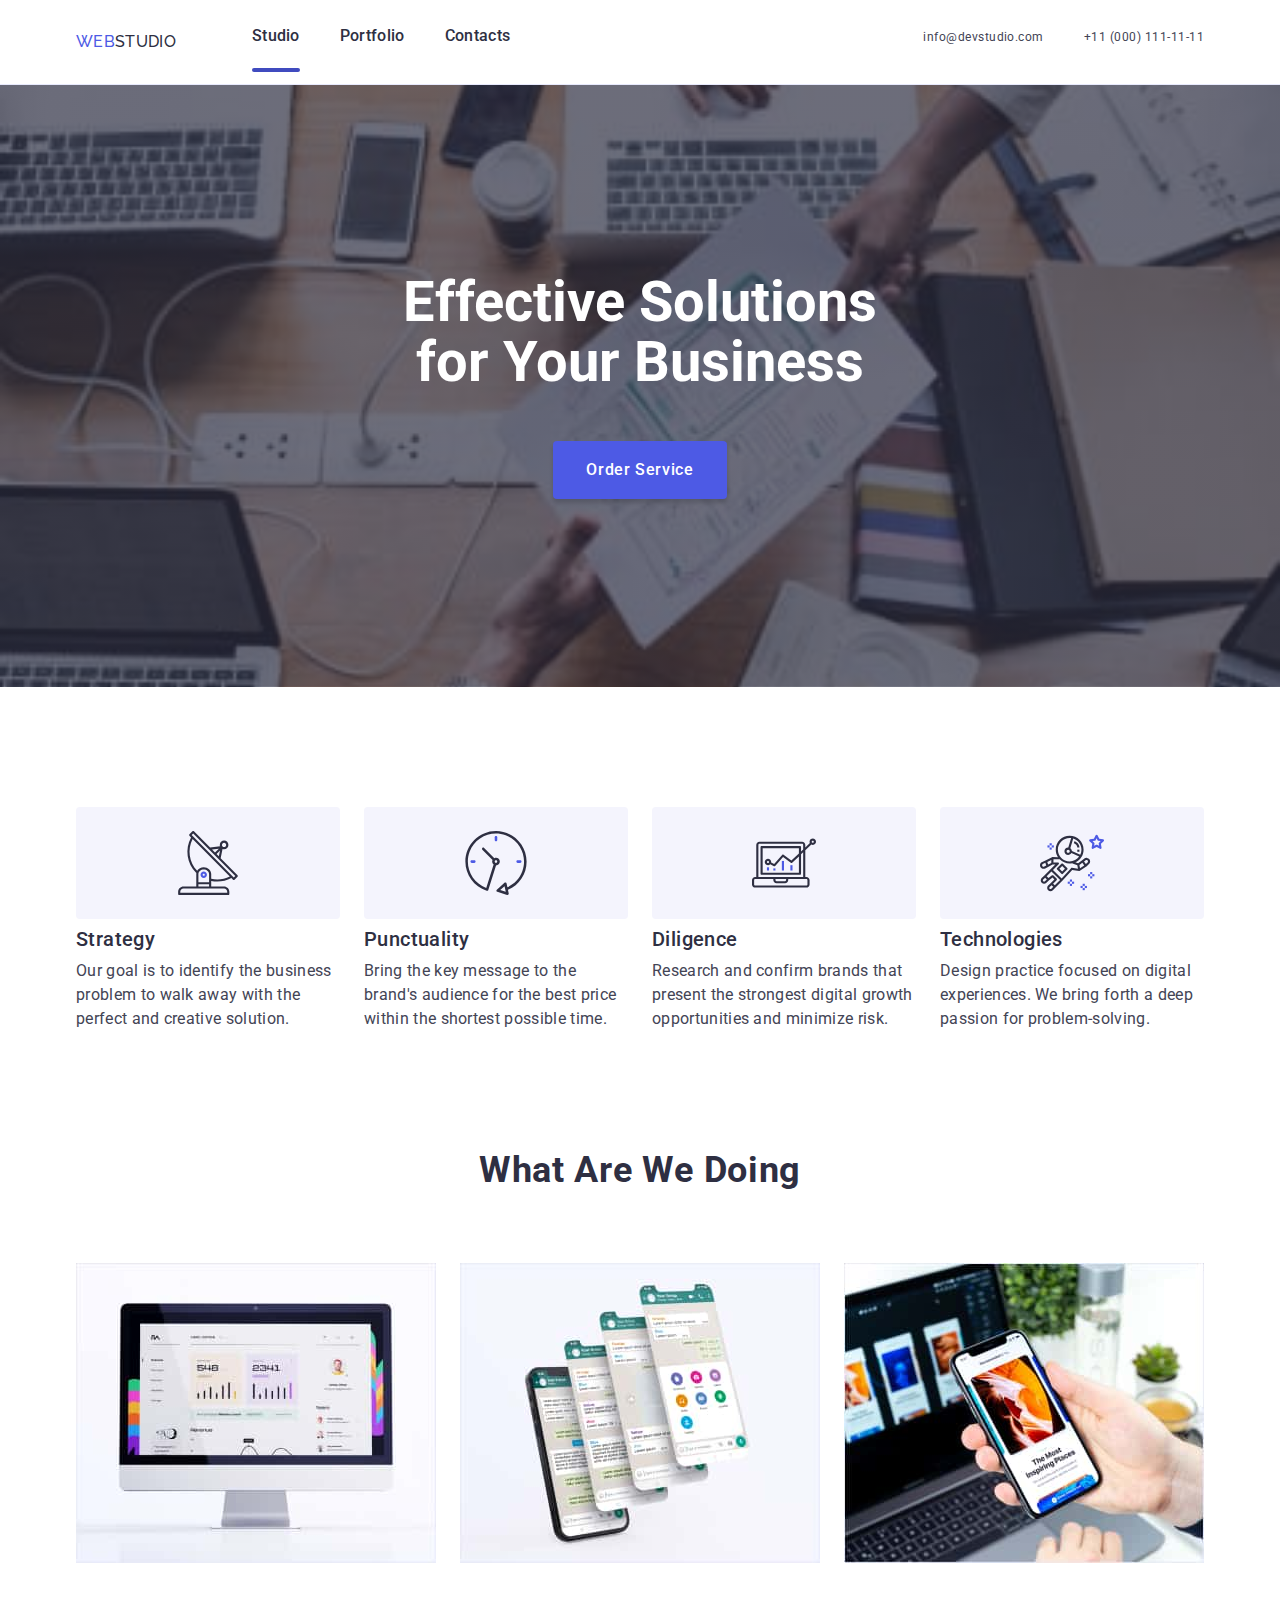
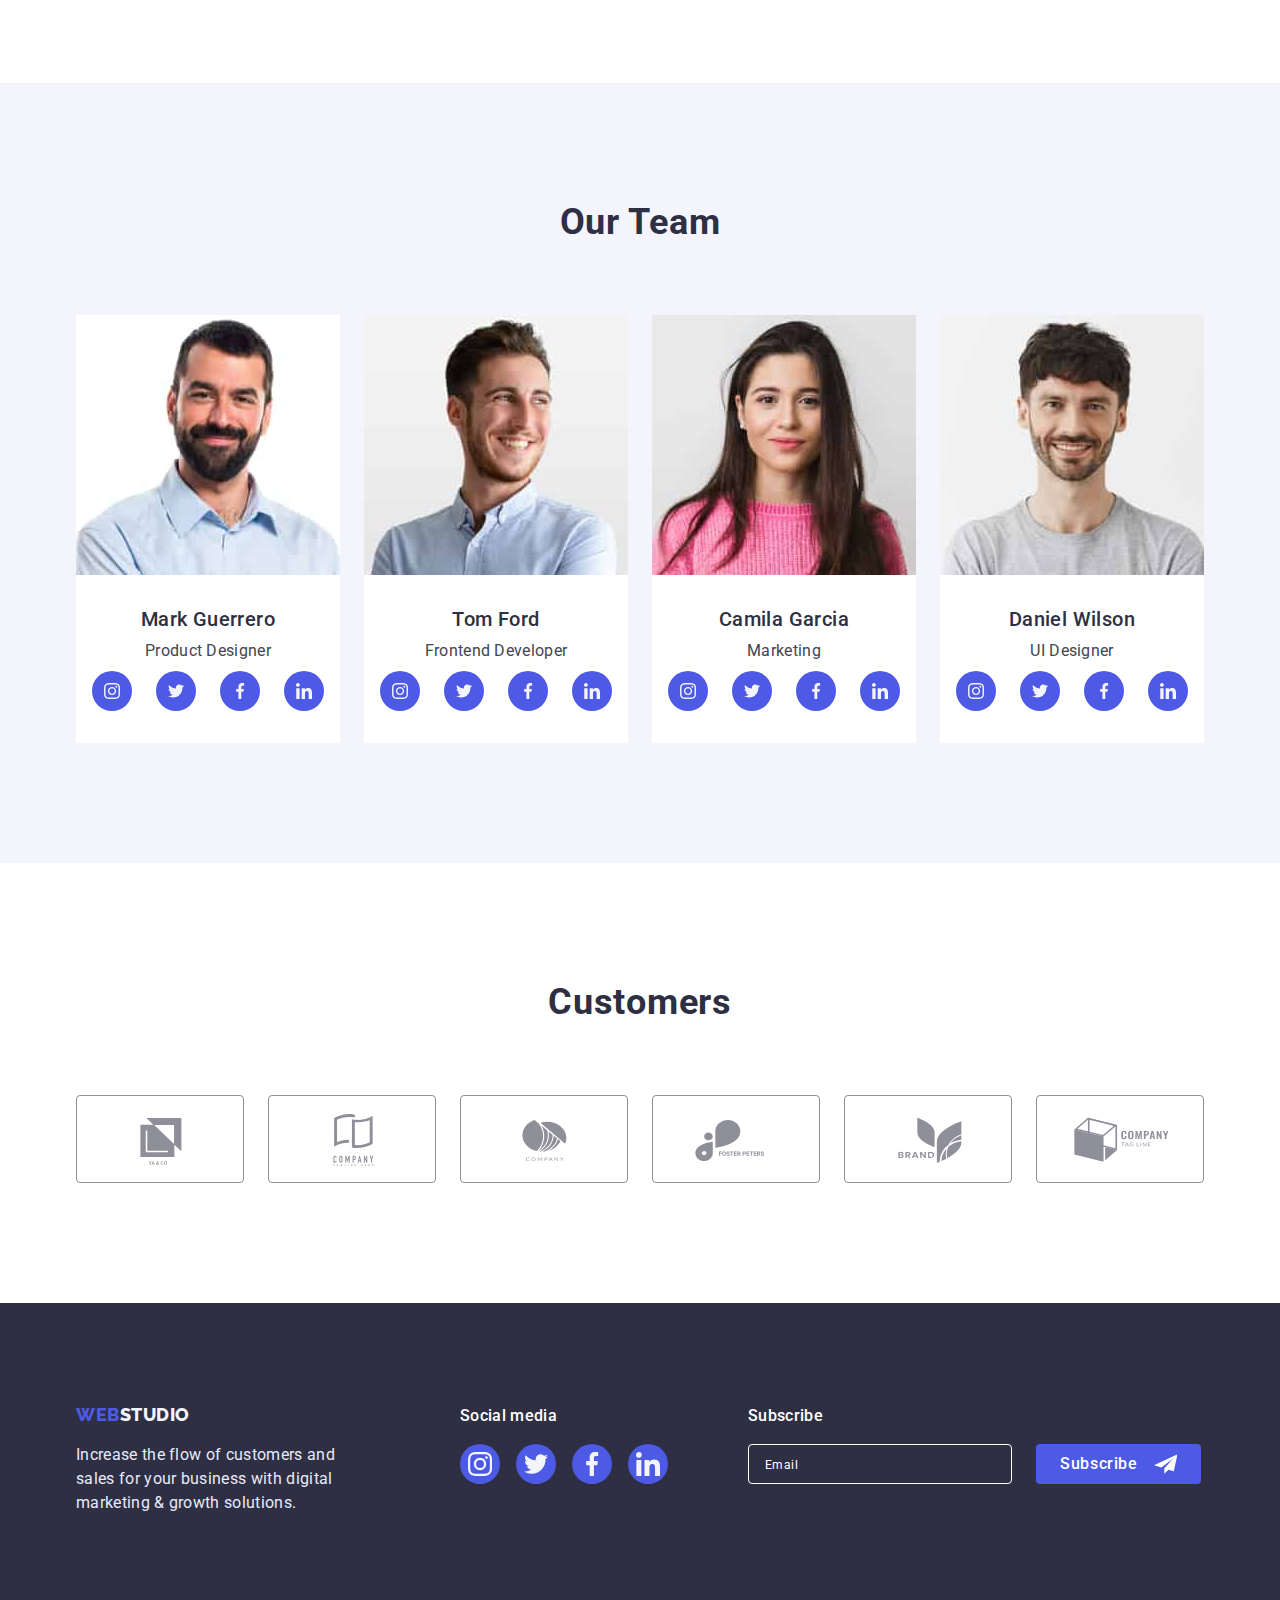
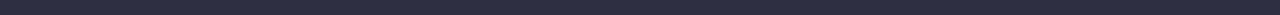
==== commit 801fab6b: "Add files via upload" ====
--- a/index.html
+++ b/index.html
@@ -40,38 +40,43 @@
       </button>
     </div>
     <div class="mobile-menu" data-menu>
-      <button type="button" class="modal-close-btn" data-menu-close>
-        <svg class="modal-close-btn-icon" width="8" height="8">
-          <use href="./icons.svg#icon-close-modal"></use>
-        </svg>
-      </button>
-      <div class="window-nav">
+      <div class="mobile-menu-container">
+        <button type="button" class="mobile-close-btn" data-menu-close>
+          <svg class="modal-close-btn-icon" width="8" height="8">
+            <use href="./icons.svg#icon-close-modal"></use>
+          </svg>
+        </button>
+        <!-- <div class="window-nav"> -->
         <ul class="nav-mobile">
           <li class="list-mobile"><a class="mobile-link" href="./index.html">Studio</a></li>
           <li class="list-mobile"><a class="mobile-link" href="./portfolio.html">Portfolio</a></li>
           <li class="list-mobile"><a class="mobile-link" href="">Contacts</a></li>
         </ul>
-        <ul class="contacts-mobile">
-          <li class="list-mobile"><a class="mobile-phone" href="tel:+110001111111">+11 (000) 111-11-11</a></li>
-          <li class="list-mobile"><a class="mobile-mail" href="mailto:info@devstudio.com">info@devstudio.com</a></li>
-        </ul>
-        <ul class="icon-mobile">
-          <li><a class="mobile-point" href=""><svg class="network-icon-footer">
-                <use href="./icons.svg#icon-instagram-mobile"></use>
-              </svg></a>
-
-          </li>
-          <li><a href="" class="mobile-point"><svg class="network-icon-footer">
-                <use href="./icons.svg#icon-twitter-1"></use>
-              </svg></a></li>
-          <li><a href="" class="mobile-point"><svg class="network-icon-footer">
-                <use href="./icons.svg#icon-facebook-1"></use>
-              </svg></a></li>
-          <li><a href="" class="mobile-point"><svg class="network-icon-footer">
-                <use href="./icons.svg#icon-linkedin-1"></use>
-              </svg></a></li>
-        </ul>
-      </div>
+        <div class="window-contacts">
+          <ul class="contacts-mobile">
+            <li class="list-mobile"><a class="mobile-phone" href="tel:+110001111111">+11 (000) 111-11-11</a></li>
+            <li class="list-mobile"><a class="mobile-mail" href="mailto:info@devstudio.com">info@devstudio.com</a></li>
+          </ul>
+          <ul class="icon-mobile">
+            <li><a class="mobile-point" href=""><svg class="network-icon-footer">
+                  <use href="./icons.svg#icon-instagram-mobile"></use>
+                </svg></a>
+
+            </li>
+            <li><a href="" class="mobile-point"><svg class="network-icon-footer">
+                  <use href="./icons.svg#icon-twitter-1"></use>
+                </svg></a></li>
+            <li><a href="" class="mobile-point"><svg class="network-icon-footer">
+                  <use href="./icons.svg#icon-facebook-1"></use>
+                </svg></a></li>
+            <li><a href="" class="mobile-point"><svg class="network-icon-footer">
+                  <use href="./icons.svg#icon-linkedin-1"></use>
+                </svg></a></li>
+          </ul>
+        </div>
+      </div>
+    </div>
+    </div>
   </header>
 
 
@@ -130,23 +135,20 @@
         <h2 class="heading1">What are we doing</h2>
         <ul class="example">
           <li class="example-list">
-            <img srcset="./imgs/rectangle711@2x.jpg 2x"
-             src="./imgs/rectangle7111.jpg" alt="computer" width="360">
+            <img srcset="./imgs/rectangle711@2x.jpg 2x" src="./imgs/rectangle7111.jpg" alt="computer" width="360">
           </li>
           <li class="example-list">
-            <img srcset="./imgs/rectangle712@2x.jpg 2x"
-            src="./imgs/rectangle7112.jpg" alt="layers" width="360">
+            <img srcset="./imgs/rectangle712@2x.jpg 2x" src="./imgs/rectangle7112.jpg" alt="layers" width="360">
           </li>
           <li class="example-list">
-            <img srcset="./imgs/rectangle713@2x.jpg 2x"
-            src="./imgs/rectangle7123.jpg" alt="application" width="360">
+            <img srcset="./imgs/rectangle713@2x.jpg 2x" src="./imgs/rectangle7123.jpg" alt="application" width="360">
           </li>
         </ul>
       </div>
     </section>
 
     <section class="section bg-color">
-      <div class="container">
+      <div class="container bg-container">
         <h2 class="heading1">Our Team</h2>
         <ul class="projects-people">
           <li class="people">
@@ -253,9 +255,9 @@
         </ul>
       </div>
     </section>
-    
+
     <section class="section">
-      <div class="container">
+      <div class="container bg-container">
         <h2 class="heading1">Customers</h2>
         <ul class="customers">
           <li class="customers-item"><a class="customers-logo" href=""><svg class="icons-logo">
@@ -296,7 +298,7 @@
   </main>
 
   <footer class="footer">
-    <div class="container footer-container">
+    <div class="container footer-container bg-container">
       <div class="footer-mob">
         <a class="logo" href="./index.html"><span class="logo-studio">Web</span><span
             class="logo-footer">Studio</span></a>
@@ -344,60 +346,60 @@
     </div>
   </footer>
 
-    <div class="backdrop is-hidden" data-modal>
-      <div class="modal">
-        <button type="button" class="modal-close-btn" data-modal-close>
-          <svg class="modal-close-btn-icon" width="8" height="8">
-            <use href="./icons.svg#icon-close-modal"></use>
+  <div class="backdrop is-hidden" data-modal>
+    <div class="modal">
+      <button type="button" class="modal-close-btn" data-modal-close>
+        <svg class="modal-close-btn-icon" width="8" height="8">
+          <use href="./icons.svg#icon-close-modal"></use>
+        </svg>
+      </button>
+
+      <p class="form-text">Leave your contacts and we will call you back</p>
+      <form class="modal-form">
+
+        <label class="modal-form-field">
+          <span class="modal-input-descr">Name</span>
+          <input class="modal-form-input" name="user-mame" type="text" required pattern="^[a-zA-Zа-яА-Я]+$"
+            minlength="2">
+          <svg class="modal-person-icon" width="18" height="24">
+            <use href="./icons.svg#icon-person"></use>
           </svg>
-        </button>
-
-        <p class="form-text">Leave your contacts and we will call you back</p>
-        <form class="modal-form">
-
-          <label class="modal-form-field">
-            <span class="modal-input-descr">Name</span>
-            <input class="modal-form-input" name="user-mame" type="text" required pattern="^[a-zA-Zа-яА-Я]+$"
-              minlength="2">
-            <svg class="modal-person-icon" width="18" height="24">
-              <use href="./icons.svg#icon-person"></use>
-            </svg>
-          </label>
-          <label class="modal-form-field">
-            <span class="modal-input-descr">Phone</span>
-            <input class="modal-form-input" name="user-phone" type="tel" required
-              pattern="[0-9]{3}-[0-9]{3}-[0-9]{2}-[0-9]{2}" title="XXX-XXX-XX-XX">
-            <svg class="modal-phone-icon" width="18" height="24">
-              <use href="./icons.svg#icon-phone"></use>
-            </svg>
-          </label>
-          <label class="modal-form-field">
-            <span class="modal-input-descr">Email</span>
-            <input class="modal-form-input" name="user-mail" type="email" required>
-            <svg class="modal-email-icon" width="18" height="24">
-              <use href="./icons.svg#icon-email"></use>
-            </svg>
-          </label>
-          <label class="modal-form-field">
-            <span class="modal-input-descr">Comment</span>
-            <textarea class="modal-message" name="user-message" placeholder="Text input"></textarea>
-          </label>
-
-          <input class="modal-form-check-desk visually-hidden" id="user-policy" type="checkbox" name="user-policy">
-          <label for="user-policy" class="user-policy-text">I accept the terms and conditions of the&nbsp;<a
-              class="privacy-policy" href="">Privacy
-              Policy</a></label>
-
-          <button type="submit" class="modal-submit-btn">Send</button>
-        </form>
-
-
-
-      </div>
-
-    </div> -->
-    <script src="./css/js/modal.js"></script>
-    <script src="./css/js/mobile-menu.js"></script>
+        </label>
+        <label class="modal-form-field">
+          <span class="modal-input-descr">Phone</span>
+          <input class="modal-form-input" name="user-phone" type="tel" required
+            pattern="[0-9]{3}-[0-9]{3}-[0-9]{2}-[0-9]{2}" title="XXX-XXX-XX-XX">
+          <svg class="modal-phone-icon" width="18" height="24">
+            <use href="./icons.svg#icon-phone"></use>
+          </svg>
+        </label>
+        <label class="modal-form-field">
+          <span class="modal-input-descr">Email</span>
+          <input class="modal-form-input" name="user-mail" type="email" required>
+          <svg class="modal-email-icon" width="18" height="24">
+            <use href="./icons.svg#icon-email"></use>
+          </svg>
+        </label>
+        <label class="modal-form-field">
+          <span class="modal-input-descr">Comment</span>
+          <textarea class="modal-message" name="user-message" placeholder="Text input"></textarea>
+        </label>
+
+        <input class="modal-form-check-desk visually-hidden" id="user-policy" type="checkbox" name="user-policy">
+        <label for="user-policy" class="user-policy-text">I accept the terms and conditions of the&nbsp;<a
+            class="privacy-policy" href="">Privacy
+            Policy</a></label>
+
+        <button type="submit" class="modal-submit-btn">Send</button>
+      </form>
+
+
+
+    </div>
+
+  </div>
+  <script src="./css/js/modal.js"></script>
+  <script src="./css/js/mobile-menu.js"></script>
 </body>
 
 
--- a/css/styles.css
+++ b/css/styles.css
@@ -102,27 +102,7 @@
 
 
 
-.btn-main {
-    font-family: inherit;
-    font-weight: 500;
-    font-size: 16px;
-    line-height: 1.5;
-
-    letter-spacing: 0.04em;
-    padding: 16px 32px;
-    border-radius: 4px;
-    color: var(--main-light-color);
-    background: var(--accent-color);
-    cursor: pointer;
-    border: 1px solid transparent;
-    box-shadow: 0px 4px 4px rgba(0, 0, 0, 0.15);
-    border-radius: 4px;
-    transition: background var(--transition);
-
-
-
-
-}
+
 
 .btn-main:hover,
 .btn-main:focus {
@@ -261,7 +241,7 @@
 
 }
 
-
+/* 
 .section-hero {
 
     background-color: var(--main-font-color);
@@ -282,14 +262,16 @@
 
 
 
-}
+} */
 
 
 .container {
     width: 100%;
     padding-left: 16px;
     padding-right: 16px;
-
+    max-width: 428px;
+    margin-left: auto;
+    margin-right: auto;
 }
 
 .page-header {
@@ -301,7 +283,14 @@
 
 }
 
-@media screen and (min-widht:480px) {}
+@media screen and (max-width:480px) {
+    
+    .section-hero{
+        background-image: linear-gradient(rgba(46, 47, 66, 0.7), rgba(46, 47, 66, 0.7)),
+    url(../imgs/bg-mob.jpg);
+    }
+    
+}
 
 
 
@@ -351,11 +340,11 @@
 @media screen and (max-width: 767px) {
 
 
-    .container {
+    /* .container {
         width: 428px;
         margin-left: auto;
         margin-right: auto;
-    }
+    } */
 
     .page-header {
         padding-top: 24px;
@@ -366,12 +355,12 @@
         position: fixed;
         width: 100%;
         height: 100%;
+        
         top: 0;
         left: 0;
         z-index: 1000;
         background: #FFFFFF;
-        padding-left: 40px;
-        padding-right: 40px;
+        
         opacity: 0;
         visibility: hidden;
         pointer-events: none;
@@ -379,6 +368,16 @@
         flex-direction: column;
         box-shadow: 0px 2px 1px rgba(46, 47, 66, 0.08), 0px 1px 1px rgba(46, 47, 66, 0.16), 0px 1px 6px rgba(46, 47, 66, 0.08);
         transition: opacity var(--transition), visibility var(--transition);
+    }
+
+    .mobile-menu-container{
+        position: relative;
+        padding-left: 40px;
+        padding-top: 80px;
+        padding-bottom: 40px;
+        display: flex;
+        flex-direction: column;
+        height: 796px;
     }
 
     .mobile-menu.is-open {
@@ -392,11 +391,26 @@
         display: block;
     }
 
-    .nav-mobile {
-
-        padding-top: 80px;
-
-    }
+   
+
+
+    .mobile-close-btn{
+        position: absolute;
+        background: #E7E9FC;
+        border: 1px solid rgba(0, 0, 0, 0.1);
+        width: 24px;
+        height: 24px;
+        border-radius: 50%;
+        padding: 0;
+        display: flex;
+        justify-content: center;
+        align-items: center;
+        top: 24px;
+        right: 16px;
+        cursor: pointer;
+        transition: background var(--transition);
+    }
+
 
     .mobile-link {
         font-style: normal;
@@ -432,9 +446,9 @@
 
     }
 
-    .contacts-mobile {
-
-        margin-top: 284px;
+    
+    .window-contacts{
+        margin-top: auto;   
     }
 
     .mobile-mail {
@@ -461,6 +475,8 @@
         display: flex;
         justify-content: space-between;
         margin-top: 48px;
+        max-width: 328px;
+
     }
 
 
@@ -473,9 +489,9 @@
         letter-spacing: 0.02em;
 
         color: var(--main-light-color);
-        width: 320px;
+        max-width: 320px;
         margin: 0 auto 72px;
-
+        width: 100%;
 
     }
 
@@ -511,8 +527,10 @@
         gap: 8px;
         margin-bottom: 72px;
 
-
-
+    }
+
+    .goals-item:last-child {
+        margin-bottom: 0;
     }
 
 
@@ -570,10 +588,11 @@
         display: flex;
         flex-wrap: wrap;
         justify-content: center;
+        gap: 72px 16px;
     }
 
     .customers-item {
-        width: 168px;
+        width: 190px;
         height: 88px;
 
     }
@@ -588,6 +607,7 @@
         margin-top: 16px;
         margin-left: auto;
         margin-right: auto;
+        text-align: left;
 
 
 
@@ -653,16 +673,34 @@
 
 
     .btn-subscribe {
+        background: var(--accent-color);
+        color: #FFFFFF;
+        border-radius: 4px;
+        width: 165px;
+        height: 40px;
+        /* border-color: transparent; */
+        border: none;
+        font-weight: 500;
+        font-size: 16px;
+        line-height: 1.5;
+
+        /* display: flex;
+        align-items: center;
+        text-align: center; */
+        letter-spacing: 0.04em;
+        padding: 8px 24px;
+        cursor: pointer;
+        transition: background-color var(--transition);
         margin-top: 16px;
 
-
-    }
+    }
+
 
     .footer-form {
         border: 1px solid #FFFFFF;
         filter: drop-shadow(0px 4px 4px rgba(0, 0, 0, 0.15));
         border-radius: 4px;
-        width: 398px;
+        width: 100%;
         height: 40px;
         display: block;
     }
@@ -679,7 +717,7 @@
     }
 
     .footer-input {
-        width: 398px;
+        width: 100%;
         height: 40px;
         border: #FFFFFF 1px solid;
         border-radius: 4px;
@@ -760,7 +798,7 @@
     }
 
     .modal {
-        width: 392px;
+        max-width: 392px;
         background-color: #FCFCFC;
         position: absolute;
         top: 50%;
@@ -837,13 +875,57 @@
         display: none;
     }
 
-}
-
-@media screen and (min-device-pixel-ratio: 2) and (max-width: 768px),
-(min-resolution: 192dpi) and (max-width: 768px),
-(min-resolution: 2dppx) and (max-width: 768px) {
+
     .section-hero {
-        background-image: url(../imgs/bg@2x-mob.jpg);
+        padding-top: 112px;
+        padding-bottom: 112px;
+    }
+
+    .btn-main {
+        font-family: inherit;
+        font-weight: 500;
+        font-size: 16px;
+        line-height: 1.5;
+    
+        letter-spacing: 0.04em;
+        padding: 16px 32px;
+        border-radius: 4px;
+        color: var(--main-light-color);
+        background: var(--accent-color);
+        cursor: pointer;
+        border: 1px solid transparent;
+        box-shadow: 0px 4px 4px rgba(0, 0, 0, 0.15);
+        border-radius: 4px;
+        /* transition: background var(--transition); */
+   
+    
+    }
+
+
+    .section-hero {
+        padding-top: 112px;
+        padding-bottom: 112px;
+        background-color: var(--main-font-color);
+        background-image: linear-gradient(rgba(46, 47, 66, 0.7), rgba(46, 47, 66, 0.7)),
+            url(../imgs/bg-tab.jpg);
+
+        background-repeat: no-repeat;
+        background-size: cover;
+        background-position: center;
+        max-width: 1440px;
+        margin-left: auto;
+        margin-right: auto;
+
+
+        text-align: center;
+}
+}
+
+@media screen and (min-device-pixel-ratio: 2) and (max-width: 428px),
+(min-resolution: 192dpi) and (max-width: 428px),
+(min-resolution: 2dppx) and (max-width: 428px) {
+    .section-hero {
+        background-image: linear-gradient(rgba(46, 47, 66, 0.7), rgba(46, 47, 66, 0.7)), url(../imgs/bg@2x-mob.jpg);
     }
 }
 
@@ -854,7 +936,9 @@
         display: none;
     }
 
-
+    .container {
+        max-width: 736px;
+    }
 
     .mobile-menu-open {
         display: none;
@@ -918,19 +1002,30 @@
 
     .contacts a {
         font-weight: 400;
-        font-size: 16px;
-        line-height: 1.5;
-        letter-spacing: 0.02em;
-        color: var(--main-font-color);
+        font-size: 12px;
+        line-height: 1.17;
+        letter-spacing: 0.04em;
+        color: var(--secondare-font-color);
 
         margin: 0%;
         transition: color var(--transition);
     }
+
 
     /* .contacts a:hover,
     .contacts a:focus {
         color: #404BBF;
     } */
+
+    .list {
+        margin-bottom: 12px;
+    }
+
+    .list:last-child {
+        margin-bottom: 0;
+    }
+
+
 
     .text-main {
 
@@ -942,29 +1037,69 @@
     }
 
 
+    .btn-main {
+        font-family: inherit;
+        font-weight: 500;
+        font-size: 16px;
+        line-height: 1.5;
+    
+        letter-spacing: 0.04em;
+        padding: 16px 32px;
+        border-radius: 4px;
+        color: var(--main-light-color);
+        background: var(--accent-color);
+        cursor: pointer;
+        border: 1px solid transparent;
+        box-shadow: 0px 4px 4px rgba(0, 0, 0, 0.15);
+        border-radius: 4px;
+        /* transition: background var(--transition); */
+        
+    
+    
+    }
+
     .goals {
         display: flex;
         flex-wrap: wrap;
         padding: 0%;
-        margin-right: 24px;
+        gap:72px 24px ;
+       
 
     }
 
     .goals-item {
 
         text-align: left;
-        flex-basis: calc((100%-48px)/2);
-        margin-bottom: 72px;
-
-
-
-    }
-
-    .section-hero {
-        background-image: linear-gradient(rgba(46, 47, 66, 0.7), rgba(46, 47, 66, 0.7)),
-            url(../imgs/bg-tab.jpg);
-        max-width: 1440px;
-    }
+        flex-basis: calc((100% - 24px)/2);
+        
+
+
+
+    }
+
+
+    .quality {
+        font-weight: 700;
+        font-size: 36px;
+        line-height: 1.11;
+        letter-spacing: 0.02em;
+        text-transform: capitalize;
+        color: var(--main-font-color);
+        margin-bottom: 8px;
+
+
+    }
+
+    .quality-description {
+        font-weight: 500;
+        font-size: 16px;
+        line-height: 1.5;
+        letter-spacing: 0.02em;
+        color: var(--secondare-font-color);
+
+    }
+
+  
 
     .projects-people {
         display: flex;
@@ -980,7 +1115,7 @@
 
         flex-basis: calc(100% - 24px / 2);
         justify-content: space-between;
-        margin-right: 24px;
+    
         max-width: 264px;
 
 
@@ -1013,13 +1148,14 @@
         display: flex;
         flex-wrap: wrap;
         justify-content: center;
-
+        gap: 72px 24px;
     }
 
     .customers-item {
         width: 168px;
         height: 88px;
-        justify-content: center;
+        
+
     }
 
     .footer-text {
@@ -1055,7 +1191,7 @@
     .footer-container {
         display: flex;
         flex-wrap: wrap;
-        justify-content: center;
+        
     }
 
     .media-text {
@@ -1088,12 +1224,36 @@
 
     .subscribe-footer {
         display: flex;
+        margin-top: 24px;
     }
 
     .subscribe {
         margin-top: 72px;
     }
 
+
+    .btn-subscribe {
+        background: var(--accent-color);
+        color: #FFFFFF;
+        border-radius: 4px;
+        width: 165px;
+        height: 40px;
+        margin-left: 24px;
+        /* border-color: transparent; */
+        border: none;
+        font-weight: 500;
+        font-size: 16px;
+        line-height: 1.5;
+
+        display: flex;
+        align-items: center;
+        text-align: center;
+        letter-spacing: 0.04em;
+        padding: 8px 24px;
+        cursor: pointer;
+        transition: background-color var(--transition);
+
+    }
 
     .footer-point {
         width: 40px;
@@ -1139,6 +1299,24 @@
 
     }
 
+    .section-hero {
+        padding-top: 112px;
+        padding-bottom: 112px;
+        background-color: var(--main-font-color);
+        background-image: linear-gradient(rgba(46, 47, 66, 0.7), rgba(46, 47, 66, 0.7)),
+            url(../imgs/hero-bg-desk.jpg);
+
+        background-repeat: no-repeat;
+        background-size: cover;
+        background-position: center;
+        max-width: 1440px;
+        margin-left: auto;
+        margin-right: auto;
+
+
+        text-align: center;
+    }
+
     .nav-profile {
         display: flex;
         margin-bottom: 72px;
@@ -1198,10 +1376,15 @@
     .bg-color {
         background-color: var(--border-bg-color);
         padding-top: 120px;
-        padding-left: 108px;
-        padding-right: 108px;
+       
         width: 100%;
 
+    }
+
+    .bg-container{
+        width: 584px;
+        margin-left: auto;
+        margin-right: auto;
     }
 
     .modal {
@@ -1288,7 +1471,8 @@
 (min-resolution: 192dpi) and (min-width: 768px),
 (min-resolution: 2dppx) and (min-width: 768px) {
     .section-hero {
-        background-image: url(../imgs/bg@2x-tab.jpg);
+        background-image:linear-gradient(rgba(46, 47, 66, 0.7), rgba(46, 47, 66, 0.7)),
+         url(../imgs/hero-bg-desk.jpg);
     }
 }
 
@@ -1302,7 +1486,7 @@
 
 @media screen and (min-width: 1200px) {
     .container {
-        width: 1158px;
+        min-width: 1160px;
     }
 
     .text-main {
@@ -1323,23 +1507,20 @@
     .goals {
         display: flex;
         flex-wrap: nowrap;
-        align-items: center;
+       
         padding: 0%;
+
 
     }
 
     .goals-item {
         text-align: left;
         flex-basis: calc(100% - 72px / 4);
-        margin-right: 24px;
-
-    }
-
-    .goals-item:last-child {
-
-        margin-right: 0%;
-
-    }
+       
+
+    }
+
+   
 
 
     .goals-item::before {
@@ -1373,16 +1554,46 @@
     .quality {
         margin-top: 8px;
         margin-bottom: 8px;
+        font-weight: 500;
+        font-size: 20px;
+        line-height: 1.2;
+        letter-spacing: 0.02em;
+
     }
 
     .quality-description {
         font-weight: 400;
+        font-weight: 400;
+        font-size: 16px;
+        line-height: 24px;
+        /* or 150% */
+
+        letter-spacing: 0.02em;
     }
 
 
     .section-hero {
+
+
+
+
+
+        background-color: var(--main-font-color);
         background-image: linear-gradient(rgba(46, 47, 66, 0.7), rgba(46, 47, 66, 0.7)),
-            url(../imgs/herobg.jpg);
+            url(../imgs/bg-mob.jpg);
+        /* 
+    background-repeat: no-repeat;
+    background-size: cover;
+    background-position: center;
+    max-width: 1440px;
+    margin-left: auto;
+    margin-right: auto; */
+
+
+        text-align: center;
+        padding-top: 188px;
+        padding-bottom: 188px;
+
     }
 
 
@@ -1393,13 +1604,8 @@
     }
 
     .people {
-
-        display: inline;
-
-        flex-basis: calc(100% - 72px / 4);
+        flex-basis: calc((100% - 72px) / 4);
         justify-content: space-between;
-        margin-right: 24px;
-
 
     }
 
@@ -1407,6 +1613,12 @@
         margin-right: 0%;
     }
 
+    .btn:hover,
+    .btn:focus {
+        background: #404BBF;
+        box-shadow: 0px 3px 1px rgba(0, 0, 0, 0.1), 0px 2px 1px rgba(0, 0, 0, 0.08), 0px 2px 2px rgba(0, 0, 0, 0.12);
+        color: #FFFFFF;
+    }
 
     .section-work {
         justify-content: space-between;
@@ -1425,7 +1637,10 @@
 
     .customers {
         flex-wrap: nowrap;
-    }
+
+    }
+
+   
 
     .customers-logo:hover,
     .customers-logo:focus {
@@ -1445,10 +1660,11 @@
 
         margin-top: 120px;
     }
-
+   
 
     .subscribe {
         margin-left: 80px;
+        margin-top: 0;
     }
 
     .subscribe-footer {
@@ -1490,6 +1706,8 @@
         align-items: baseline;
     }
 
+   
+
     /* .nav-profile {
         display: flex;
         margin-bottom: 72px;
@@ -1511,7 +1729,6 @@
 
     .btn-profile:hover,
     .btn-profile:focus {
-
 
         border-radius: 4px;
     }
@@ -1610,7 +1827,9 @@
 (min-resolution: 192dpi) and (min-width: 1200px),
 (min-resolution: 2dppx) and (min-width: 1200px) {
     .section-hero {
-        background-image: url(../imgs/hero-bg-desk.jpg);
+        background-image: linear-gradient(rgba(46, 47, 66, 0.7), rgba(46, 47, 66, 0.7)), 
+        url(../imgs/hero-bg-desk.jpg);
+        
     }
 
 
@@ -1670,10 +1889,7 @@
 
 
 
-.customers {
-    display: flex;
-    gap: 24px;
-}
+
 
 
 
@@ -2015,28 +2231,9 @@
 
 
 
-.btn-subscribe {
-    background: var(--accent-color);
-    color: #FFFFFF;
-    border-radius: 4px;
-    width: 165px;
-    height: 40px;
-    margin-left: 24px;
-    /* border-color: transparent; */
-    border: none;
-    font-weight: 500;
-    font-size: 16px;
-    line-height: 1.5;
-
-    display: flex;
-    align-items: center;
-    text-align: center;
-    letter-spacing: 0.04em;
-    padding: 8px 24px;
-    cursor: pointer;
-    transition: background-color var(--transition);
-
-}
+
+
+
 
 .btn-subscribe:hover,
 .btn-subscribe:focus {
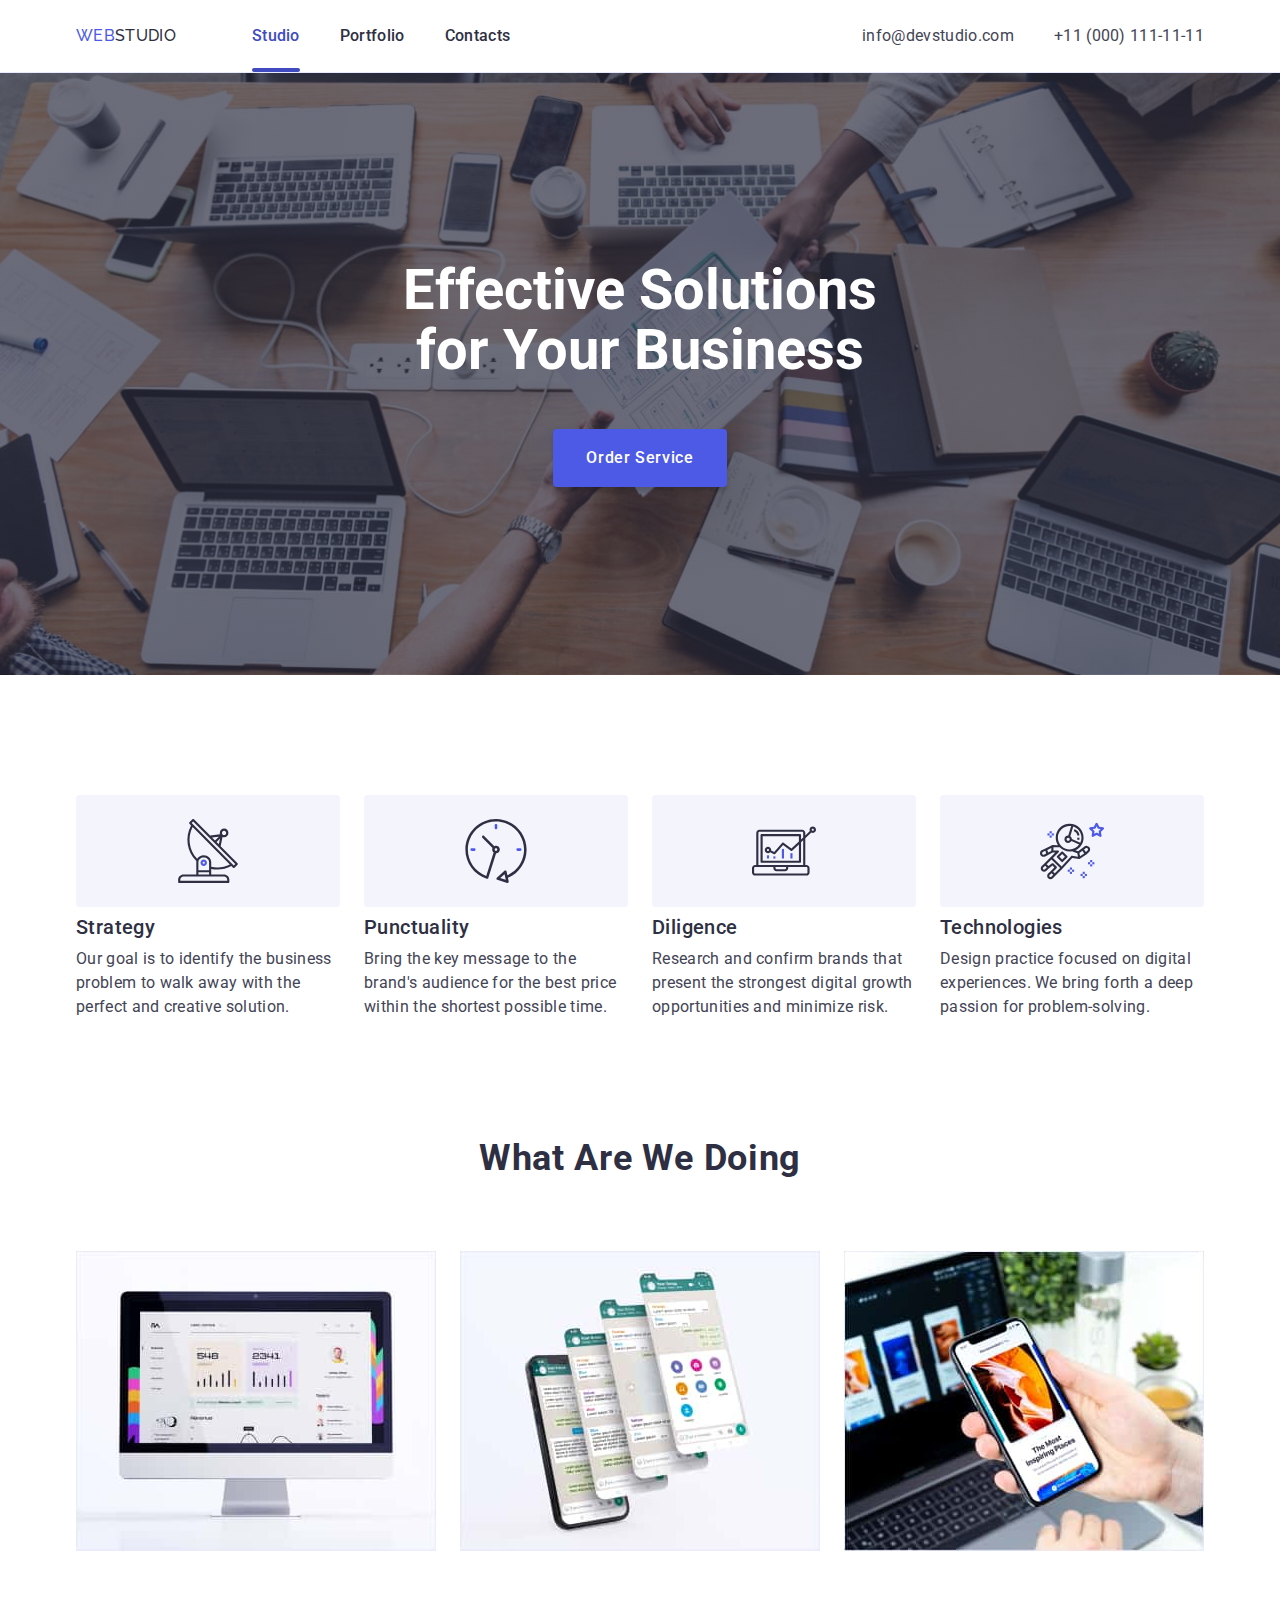
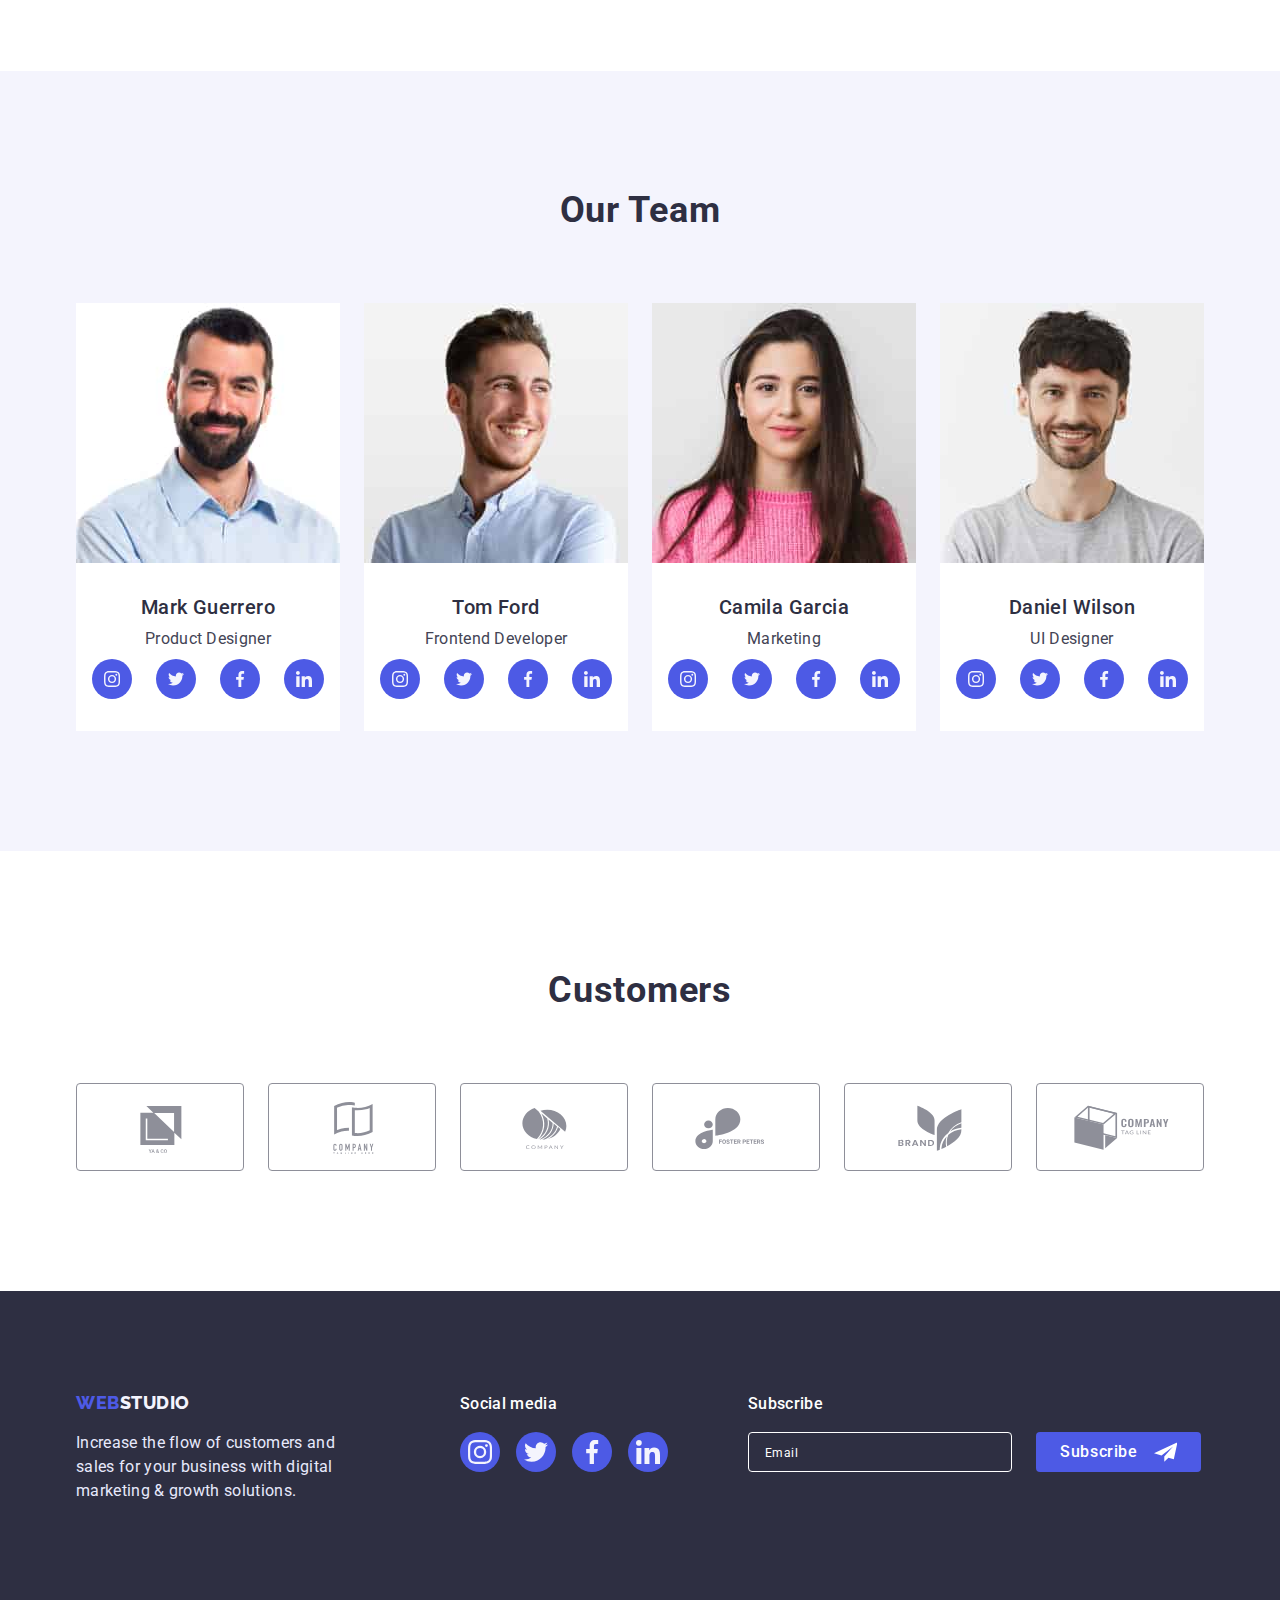
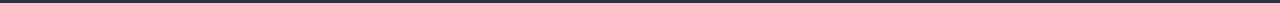
==== commit e22a6e83: "Add files via upload" ====
--- a/index.html
+++ b/index.html
@@ -48,7 +48,7 @@
         </button>
         <!-- <div class="window-nav"> -->
         <ul class="nav-mobile">
-          <li class="list-mobile"><a class="mobile-link" href="./index.html">Studio</a></li>
+          <li class="list-mobile"><a class="mobile-link current" href="./index.html">Studio</a></li>
           <li class="list-mobile"><a class="mobile-link" href="./portfolio.html">Portfolio</a></li>
           <li class="list-mobile"><a class="mobile-link" href="">Contacts</a></li>
         </ul>
@@ -76,7 +76,7 @@
         </div>
       </div>
     </div>
-    </div>
+
   </header>
 
 
@@ -386,9 +386,9 @@
         </label>
 
         <input class="modal-form-check-desk visually-hidden" id="user-policy" type="checkbox" name="user-policy">
-        <label for="user-policy" class="user-policy-text">I accept the terms and conditions of the&nbsp;<a
-            class="privacy-policy" href="">Privacy
-            Policy</a></label>
+        <label for="user-policy" class="user-policy-text"><span> I accept the terms and conditions of the&nbsp;<a
+              class="privacy-policy" href="">Privacy
+              Policy</a></span></label>
 
         <button type="submit" class="modal-submit-btn">Send</button>
       </form>
--- a/css/styles.css
+++ b/css/styles.css
@@ -131,7 +131,9 @@
 
 
 
-
+.current {
+    color: #404BBF;
+}
 
 /* Footer */
 /* 
@@ -234,8 +236,7 @@
     flex-wrap: wrap;
 
 }
-
-*/ .specialist-person-icon {
+ .specialist-person-icon {
     /* flex-basis: calc(100% / 4); */
     display: inline;
 
@@ -284,12 +285,12 @@
 }
 
 @media screen and (max-width:480px) {
-    
-    .section-hero{
+
+    .section-hero {
         background-image: linear-gradient(rgba(46, 47, 66, 0.7), rgba(46, 47, 66, 0.7)),
-    url(../imgs/bg-mob.jpg);
-    }
-    
+            url(../imgs/bg-mob.jpg);
+    }
+
 }
 
 
@@ -322,7 +323,28 @@
 
 }
 
-
+.btn-subscribe {
+    background: var(--accent-color);
+    color: #FFFFFF;
+    border-radius: 4px;
+    width: 165px;
+    height: 40px;
+    /* border-color: transparent; */
+    border: none;
+    font-weight: 500;
+    font-size: 16px;
+    line-height: 1.5;
+
+    display: flex;
+    align-items: center;
+    margin: auto;
+    letter-spacing: 0.04em;
+    padding: 8px 24px;
+    cursor: pointer;
+    transition: background-color var(--transition);
+
+
+}
 
 
 
@@ -355,12 +377,12 @@
         position: fixed;
         width: 100%;
         height: 100%;
-        
+
         top: 0;
         left: 0;
         z-index: 1000;
         background: #FFFFFF;
-        
+
         opacity: 0;
         visibility: hidden;
         pointer-events: none;
@@ -370,14 +392,20 @@
         transition: opacity var(--transition), visibility var(--transition);
     }
 
-    .mobile-menu-container{
+    .mobile-menu-container {
         position: relative;
         padding-left: 40px;
-        padding-top: 80px;
+        max-width: 428px;
         padding-bottom: 40px;
+        padding-right: 16px;
         display: flex;
         flex-direction: column;
         height: 796px;
+        margin: auto;
+    }
+
+    .nav-mobile {
+        margin-top: 80px;
     }
 
     .mobile-menu.is-open {
@@ -391,10 +419,10 @@
         display: block;
     }
 
-   
-
-
-    .mobile-close-btn{
+
+
+
+    .mobile-close-btn {
         position: absolute;
         background: #E7E9FC;
         border: 1px solid rgba(0, 0, 0, 0.1);
@@ -446,9 +474,9 @@
 
     }
 
-    
-    .window-contacts{
-        margin-top: auto;   
+
+    .window-contacts {
+        margin-top: auto;
     }
 
     .mobile-mail {
@@ -673,26 +701,7 @@
 
 
     .btn-subscribe {
-        background: var(--accent-color);
-        color: #FFFFFF;
-        border-radius: 4px;
-        width: 165px;
-        height: 40px;
-        /* border-color: transparent; */
-        border: none;
-        font-weight: 500;
-        font-size: 16px;
-        line-height: 1.5;
-
-        /* display: flex;
-        align-items: center;
-        text-align: center; */
-        letter-spacing: 0.04em;
-        padding: 8px 24px;
-        cursor: pointer;
-        transition: background-color var(--transition);
         margin-top: 16px;
-
     }
 
 
@@ -798,7 +807,8 @@
     }
 
     .modal {
-        max-width: 392px;
+        max-width: 428px;
+        width: 100%;
         background-color: #FCFCFC;
         position: absolute;
         top: 50%;
@@ -886,7 +896,7 @@
         font-weight: 500;
         font-size: 16px;
         line-height: 1.5;
-    
+
         letter-spacing: 0.04em;
         padding: 16px 32px;
         border-radius: 4px;
@@ -897,8 +907,8 @@
         box-shadow: 0px 4px 4px rgba(0, 0, 0, 0.15);
         border-radius: 4px;
         /* transition: background var(--transition); */
-   
-    
+
+
     }
 
 
@@ -907,7 +917,7 @@
         padding-bottom: 112px;
         background-color: var(--main-font-color);
         background-image: linear-gradient(rgba(46, 47, 66, 0.7), rgba(46, 47, 66, 0.7)),
-            url(../imgs/bg-tab.jpg);
+            url(../imgs/bg-mob.jpg);
 
         background-repeat: no-repeat;
         background-size: cover;
@@ -918,14 +928,31 @@
 
 
         text-align: center;
-}
+    }
 }
 
 @media screen and (min-device-pixel-ratio: 2) and (max-width: 428px),
 (min-resolution: 192dpi) and (max-width: 428px),
 (min-resolution: 2dppx) and (max-width: 428px) {
     .section-hero {
-        background-image: linear-gradient(rgba(46, 47, 66, 0.7), rgba(46, 47, 66, 0.7)), url(../imgs/bg@2x-mob.jpg);
+        background-image: linear-gradient(rgba(46, 47, 66, 0.7), rgba(46, 47, 66, 0.7)),
+            url(../imgs/bg@2x-mob.jpg);
+    }
+}
+
+
+@media screen and (max-width: 420px) {
+    .mobile-phone {
+        font-size: 24px;
+    }
+}
+
+@media screen and (min-device-pixel-ratio: 2) and (max-width: 768px),
+(min-resolution: 192dpi) and (max-width: 768px),
+(min-resolution: 2dppx) and (max-width: 768px) {
+    .section-hero {
+        background-image: linear-gradient(rgba(46, 47, 66, 0.7), rgba(46, 47, 66, 0.7)),
+            url(../imgs/bg@2x-tab.jpg);
     }
 }
 
@@ -944,6 +971,10 @@
         display: none;
     }
 
+
+    .list.current {
+        color: #404BBF;
+    }
 
     .nav {
         display: flex;
@@ -1012,12 +1043,16 @@
     }
 
 
+    .nav a.current{
+        color: #404BBF;
+    }
+
     /* .contacts a:hover,
     .contacts a:focus {
         color: #404BBF;
     } */
 
-    .list {
+    .address-list {
         margin-bottom: 12px;
     }
 
@@ -1042,7 +1077,7 @@
         font-weight: 500;
         font-size: 16px;
         line-height: 1.5;
-    
+
         letter-spacing: 0.04em;
         padding: 16px 32px;
         border-radius: 4px;
@@ -1053,17 +1088,17 @@
         box-shadow: 0px 4px 4px rgba(0, 0, 0, 0.15);
         border-radius: 4px;
         /* transition: background var(--transition); */
-        
-    
-    
+
+
+
     }
 
     .goals {
         display: flex;
         flex-wrap: wrap;
         padding: 0%;
-        gap:72px 24px ;
-       
+        gap: 72px 24px;
+
 
     }
 
@@ -1071,7 +1106,7 @@
 
         text-align: left;
         flex-basis: calc((100% - 24px)/2);
-        
+
 
 
 
@@ -1099,7 +1134,7 @@
 
     }
 
-  
+
 
     .projects-people {
         display: flex;
@@ -1115,7 +1150,7 @@
 
         flex-basis: calc(100% - 24px / 2);
         justify-content: space-between;
-    
+
         max-width: 264px;
 
 
@@ -1154,7 +1189,7 @@
     .customers-item {
         width: 168px;
         height: 88px;
-        
+
 
     }
 
@@ -1191,7 +1226,7 @@
     .footer-container {
         display: flex;
         flex-wrap: wrap;
-        
+
     }
 
     .media-text {
@@ -1233,25 +1268,9 @@
 
 
     .btn-subscribe {
-        background: var(--accent-color);
-        color: #FFFFFF;
-        border-radius: 4px;
-        width: 165px;
-        height: 40px;
+
         margin-left: 24px;
-        /* border-color: transparent; */
-        border: none;
-        font-weight: 500;
-        font-size: 16px;
-        line-height: 1.5;
-
-        display: flex;
-        align-items: center;
-        text-align: center;
-        letter-spacing: 0.04em;
-        padding: 8px 24px;
-        cursor: pointer;
-        transition: background-color var(--transition);
+
 
     }
 
@@ -1304,7 +1323,7 @@
         padding-bottom: 112px;
         background-color: var(--main-font-color);
         background-image: linear-gradient(rgba(46, 47, 66, 0.7), rgba(46, 47, 66, 0.7)),
-            url(../imgs/hero-bg-desk.jpg);
+            url(../imgs/herobg.jpg);
 
         background-repeat: no-repeat;
         background-size: cover;
@@ -1376,12 +1395,12 @@
     .bg-color {
         background-color: var(--border-bg-color);
         padding-top: 120px;
-       
+
         width: 100%;
 
     }
 
-    .bg-container{
+    .bg-container {
         width: 584px;
         margin-left: auto;
         margin-right: auto;
@@ -1471,8 +1490,8 @@
 (min-resolution: 192dpi) and (min-width: 768px),
 (min-resolution: 2dppx) and (min-width: 768px) {
     .section-hero {
-        background-image:linear-gradient(rgba(46, 47, 66, 0.7), rgba(46, 47, 66, 0.7)),
-         url(../imgs/hero-bg-desk.jpg);
+        background-image: linear-gradient(rgba(46, 47, 66, 0.7), rgba(46, 47, 66, 0.7)),
+            url(../imgs/hero-bg-desk.jpg);
     }
 }
 
@@ -1502,25 +1521,34 @@
         display: flex;
     }
 
-
+    .address-list {
+        margin-bottom: 0;
+    }
+
+    .current {
+        color: #404BBF;
+    }
+
+    .nav-link:hover,
+    .nav-link:focus {
+        color: #404BBF;
+    }
 
     .goals {
         display: flex;
         flex-wrap: nowrap;
-       
+
         padding: 0%;
-
-
     }
 
     .goals-item {
         text-align: left;
         flex-basis: calc(100% - 72px / 4);
-       
-
-    }
-
-   
+
+
+    }
+
+
 
 
     .goals-item::before {
@@ -1572,6 +1600,18 @@
     }
 
 
+    .contacts a {
+        font-weight: 400;
+        font-size: 16px;
+        line-height: 1.5;
+        letter-spacing: 0.02em;
+        color: var(--secondare-font-color);
+
+        margin: 0%;
+        transition: color var(--transition);
+    }
+
+
     .section-hero {
 
 
@@ -1580,7 +1620,7 @@
 
         background-color: var(--main-font-color);
         background-image: linear-gradient(rgba(46, 47, 66, 0.7), rgba(46, 47, 66, 0.7)),
-            url(../imgs/bg-mob.jpg);
+            url(../imgs/herobg.jpg);
         /* 
     background-repeat: no-repeat;
     background-size: cover;
@@ -1640,7 +1680,7 @@
 
     }
 
-   
+
 
     .customers-logo:hover,
     .customers-logo:focus {
@@ -1660,7 +1700,7 @@
 
         margin-top: 120px;
     }
-   
+
 
     .subscribe {
         margin-left: 80px;
@@ -1706,7 +1746,7 @@
         align-items: baseline;
     }
 
-   
+
 
     /* .nav-profile {
         display: flex;
@@ -1827,9 +1867,9 @@
 (min-resolution: 192dpi) and (min-width: 1200px),
 (min-resolution: 2dppx) and (min-width: 1200px) {
     .section-hero {
-        background-image: linear-gradient(rgba(46, 47, 66, 0.7), rgba(46, 47, 66, 0.7)), 
-        url(../imgs/hero-bg-desk.jpg);
-        
+        background-image: linear-gradient(rgba(46, 47, 66, 0.7), rgba(46, 47, 66, 0.7)),
+            url(../imgs/hero-bg-desk.jpg);
+
     }
 
 
@@ -1903,8 +1943,8 @@
 
 
 .customers-logo {
-    width: 168px;
-    height: 88px;
+    width: 100%;
+    height: 100%;
     border-radius: 4px;
     align-items: center;
     justify-content: center;
@@ -2251,9 +2291,9 @@
 
 .user-policy-text::before {
     content: "";
-    display: block;
+    display: flex;
     margin-right: 8px;
-
+    flex-shrink: 0;
     width: 16px;
     height: 16px;
     border: 1px solid #2E2F42;
